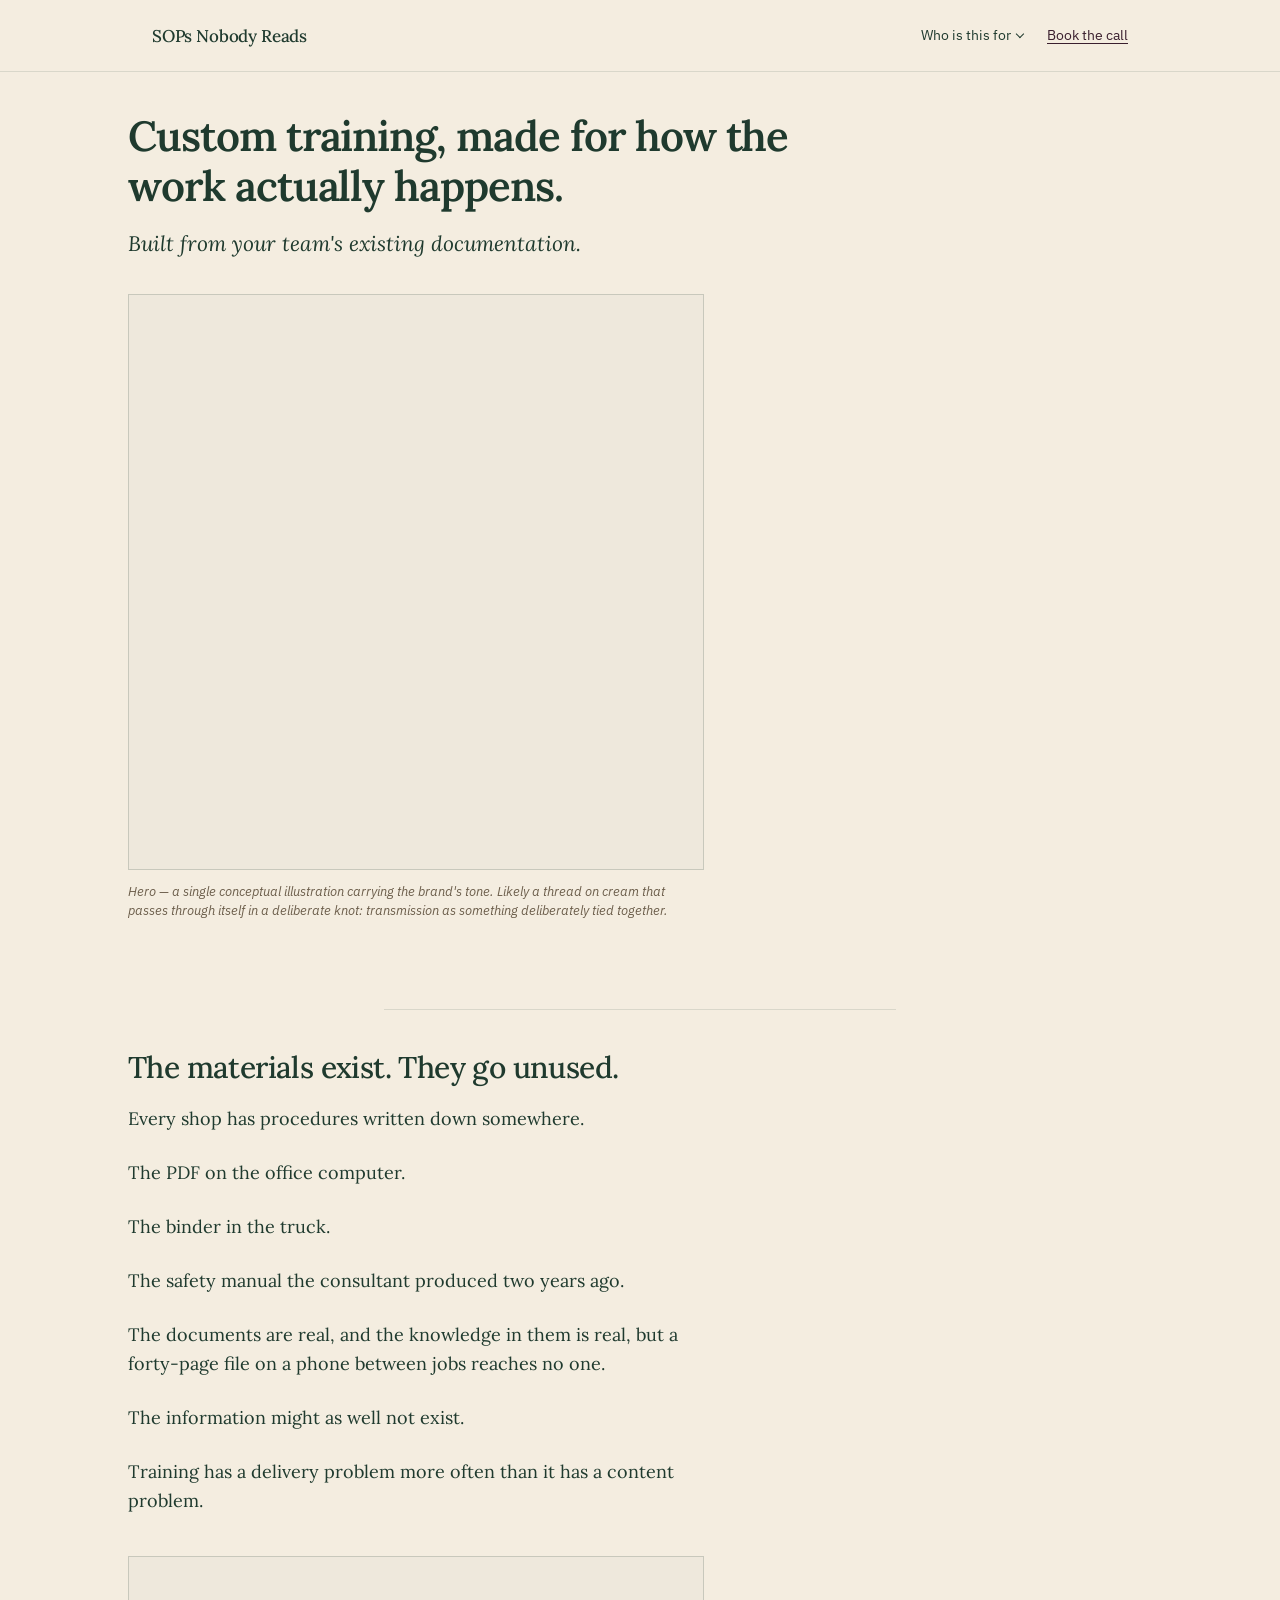
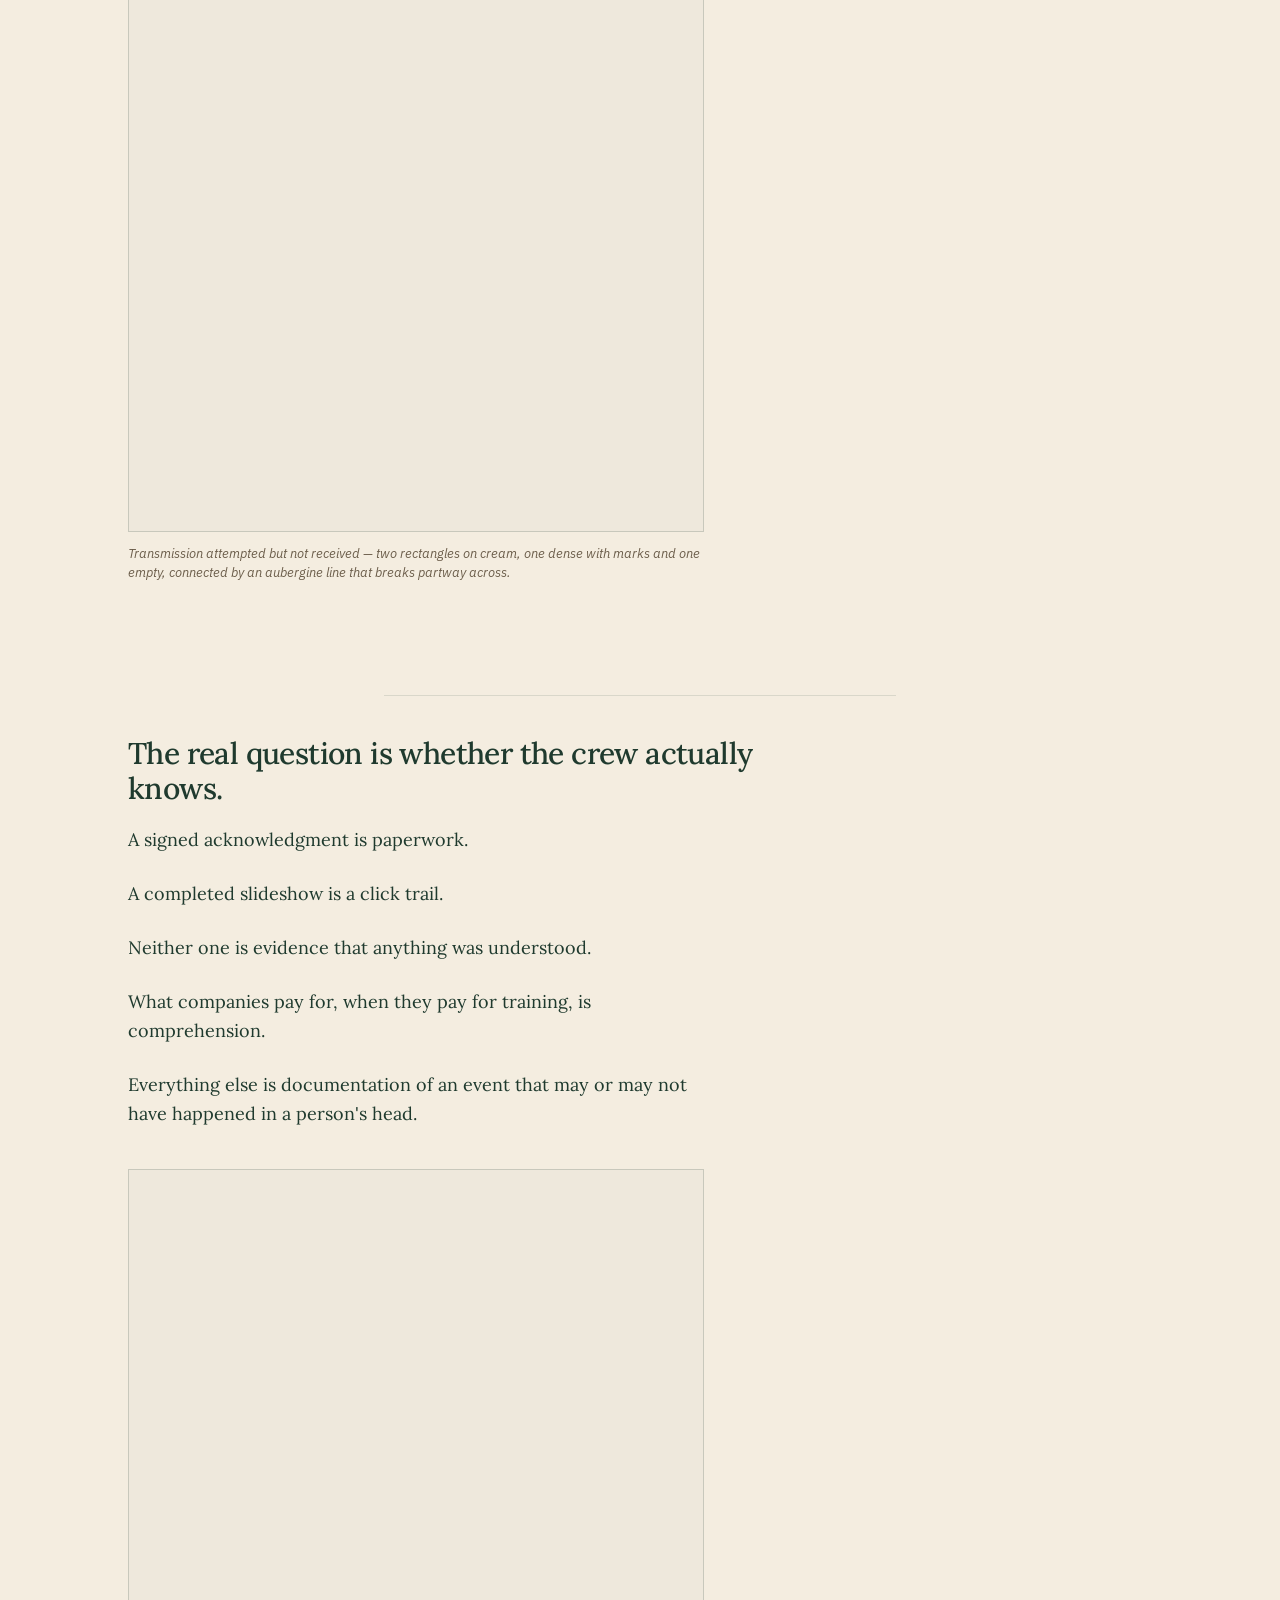
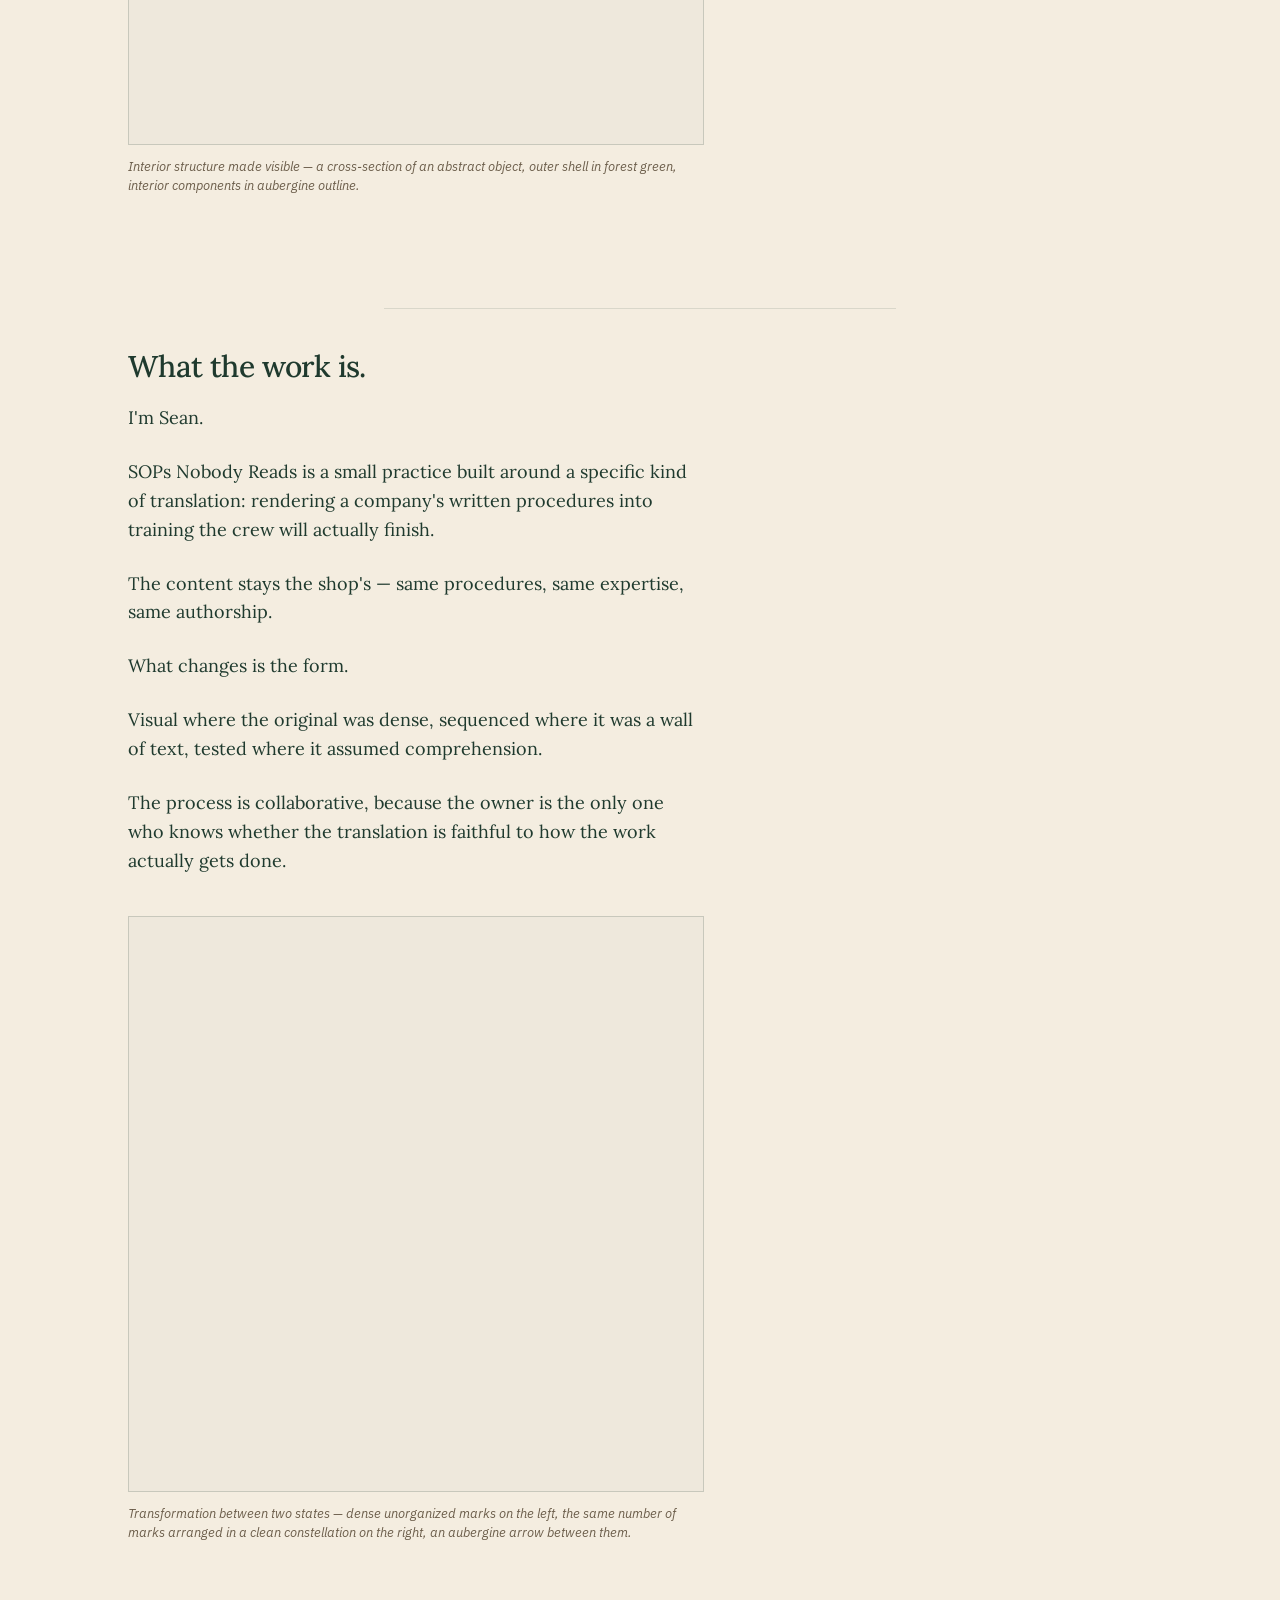
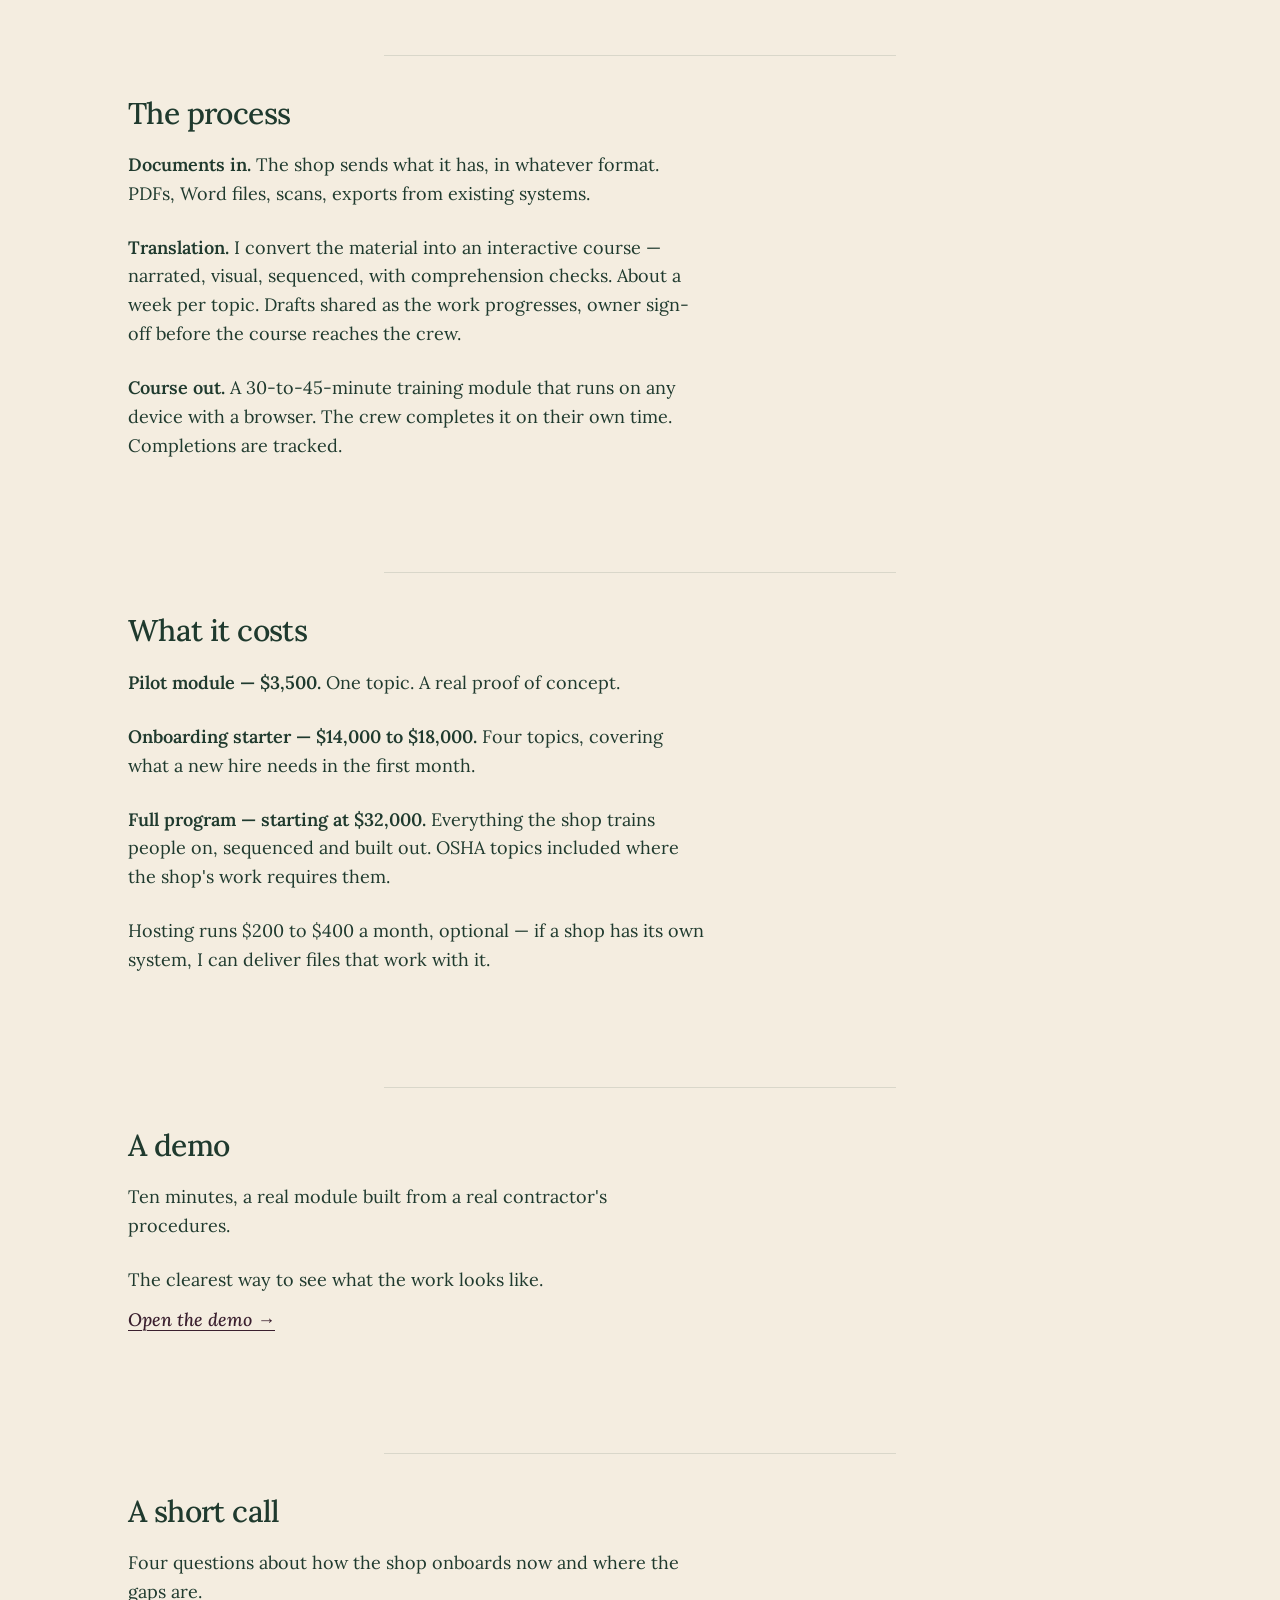
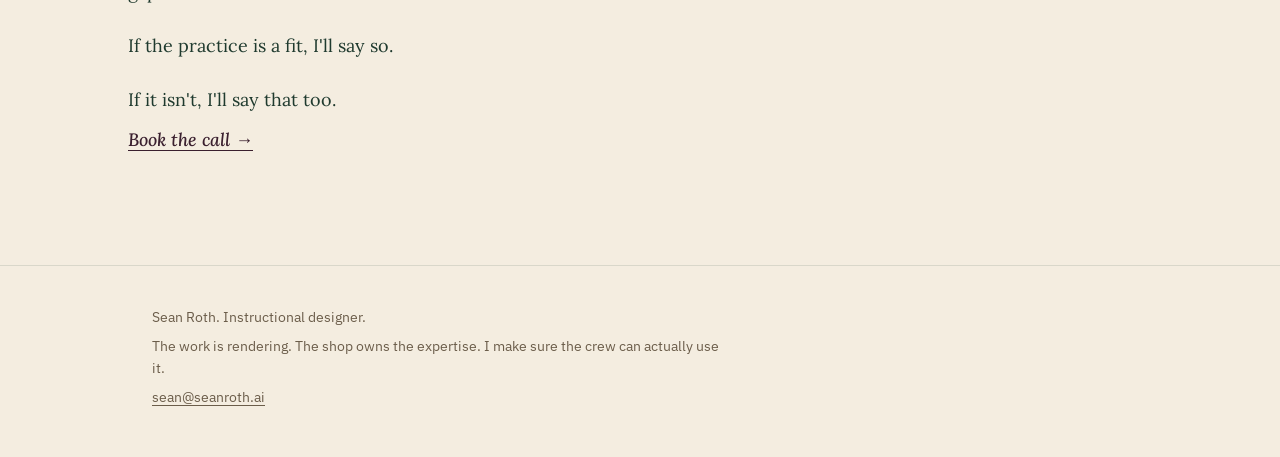
==== index.html @ b0102f31 "Narration treatment for home page; widen hairline to 50%; pricing tweak - Hairline divider widened f" ====
<!DOCTYPE html>
<html lang="en">
<head>
<meta charset="UTF-8">
<meta name="viewport" content="width=device-width, initial-scale=1">
<title>SOPs Nobody Reads</title>
<meta name="description" content="Custom training, made for how the work actually happens. Built from your team's existing documentation.">
<link rel="preconnect" href="https://fonts.googleapis.com">
<link rel="preconnect" href="https://fonts.gstatic.com" crossorigin>
<link rel="stylesheet" href="/styles.css">
</head>
<body>

<header class="nav">
  <div class="page nav-inner">
    <a href="/" class="nav-logo">SOPs Nobody Reads</a>
    <nav class="nav-right">
      <details class="nav-dropdown">
        <summary>Who is this for</summary>
        <ul>
          <li><a href="/for/contractors/">Contractors</a></li>
          <li><a href="/for/property-managers/">Property managers</a></li>
          <li><a href="/for/warehouses/">Warehouses</a></li>
          <li><a href="/for/manufacturers/">Manufacturers</a></li>
        </ul>
      </details>
      <a href="https://calendly.com/contact-sopsnobodyreads/15min" target="_blank" rel="noopener" class="nav-book">Book the call</a>
    </nav>
  </div>
</header>

<main>

<section class="hero page">
  <h1>Custom training, made for how the work actually happens.</h1>
  <p class="hero-sub">Built from your team's existing documentation.</p>

  <figure class="figure">
    <div class="placeholder placeholder--square"></div>
    <figcaption>Hero — a single conceptual illustration carrying the brand's tone. Likely a thread on cream that passes through itself in a deliberate knot: transmission as something deliberately tied together.</figcaption>
  </figure>
</section>

<section class="section page">
  <h2>The materials exist. They go unused.</h2>
  <div class="prose">
    <p>Every shop has procedures written down somewhere.</p>
    <p>The PDF on the office computer.</p>
    <p>The binder in the truck.</p>
    <p>The safety manual the consultant produced two years ago.</p>
    <p>The documents are real, and the knowledge in them is real, but a forty-page file on a phone between jobs reaches no one.</p>
    <p>The information might as well not exist.</p>
    <p>Training has a delivery problem more often than it has a content problem.</p>
  </div>

  <figure class="figure">
    <div class="placeholder placeholder--square"></div>
    <figcaption>Transmission attempted but not received — two rectangles on cream, one dense with marks and one empty, connected by an aubergine line that breaks partway across.</figcaption>
  </figure>
</section>

<section class="section page">
  <h2>The real question is whether the crew actually knows.</h2>
  <div class="prose">
    <p>A signed acknowledgment is paperwork.</p>
    <p>A completed slideshow is a click trail.</p>
    <p>Neither one is evidence that anything was understood.</p>
    <p>What companies pay for, when they pay for training, is comprehension.</p>
    <p>Everything else is documentation of an event that may or may not have happened in a person's head.</p>
  </div>

  <figure class="figure">
    <div class="placeholder placeholder--square"></div>
    <figcaption>Interior structure made visible — a cross-section of an abstract object, outer shell in forest green, interior components in aubergine outline.</figcaption>
  </figure>
</section>

<section class="section page">
  <h2>What the work is.</h2>
  <div class="prose">
    <p>I'm Sean.</p>
    <p>SOPs Nobody Reads is a small practice built around a specific kind of translation: rendering a company's written procedures into training the crew will actually finish.</p>
    <p>The content stays the shop's — same procedures, same expertise, same authorship.</p>
    <p>What changes is the form.</p>
    <p>Visual where the original was dense, sequenced where it was a wall of text, tested where it assumed comprehension.</p>
    <p>The process is collaborative, because the owner is the only one who knows whether the translation is faithful to how the work actually gets done.</p>
  </div>

  <figure class="figure">
    <div class="placeholder placeholder--square"></div>
    <figcaption>Transformation between two states — dense unorganized marks on the left, the same number of marks arranged in a clean constellation on the right, an aubergine arrow between them.</figcaption>
  </figure>
</section>

<section class="section page">
  <h2>The process</h2>
  <div class="prose">
    <p><strong>Documents in.</strong> The shop sends what it has, in whatever format. PDFs, Word files, scans, exports from existing systems.</p>
    <p><strong>Translation.</strong> I convert the material into an interactive course — narrated, visual, sequenced, with comprehension checks. About a week per topic. Drafts shared as the work progresses, owner sign-off before the course reaches the crew.</p>
    <p><strong>Course out.</strong> A 30-to-45-minute training module that runs on any device with a browser. The crew completes it on their own time. Completions are tracked.</p>
  </div>
</section>

<section class="section page">
  <h2>What it costs</h2>
  <div class="prose">
    <p><strong>Pilot module — $3,500.</strong> One topic. A real proof of concept.</p>
    <p><strong>Onboarding starter — $14,000 to $18,000.</strong> Four topics, covering what a new hire needs in the first month.</p>
    <p><strong>Full program — starting at $32,000.</strong> Everything the shop trains people on, sequenced and built out. OSHA topics included where the shop's work requires them.</p>
    <p>Hosting runs $200 to $400 a month, optional — if a shop has its own system, I can deliver files that work with it.</p>
  </div>
</section>

<section class="section page">
  <h2>A demo</h2>
  <div class="prose">
    <p>Ten minutes, a real module built from a real contractor's procedures.</p>
    <p>The clearest way to see what the work looks like.</p>
  </div>
  <a href="/demo" class="cta-link">Open the demo →</a>
</section>

<section class="section page">
  <h2>A short call</h2>
  <div class="prose">
    <p>Four questions about how the shop onboards now and where the gaps are.</p>
    <p>If the practice is a fit, I'll say so.</p>
    <p>If it isn't, I'll say that too.</p>
  </div>
  <a href="https://calendly.com/contact-sopsnobodyreads/15min" target="_blank" rel="noopener" class="cta-link">Book the call →</a>
</section>

</main>

<footer class="site-footer">
  <div class="page">
    <p>Sean Roth. Instructional designer.</p>
    <p>The work is rendering. The shop owns the expertise. I make sure the crew can actually use it.</p>
    <p><a href="mailto:sean@seanroth.ai">sean@seanroth.ai</a></p>
  </div>
</footer>

</body>
</html>
---- styles.css ----
/* SOPs Nobody Reads
 * Lora for display and body; IBM Plex Sans for utility.
 * Forest green ink on warm cream; aubergine accent; warm gray utility.
 */

@import url('https://fonts.googleapis.com/css2?family=Lora:ital,wght@0,400;0,500;0,600;1,400&family=IBM+Plex+Sans:wght@400&display=swap');

*, *::before, *::after {
  box-sizing: border-box;
  margin: 0;
  padding: 0;
}

html {
  -webkit-font-smoothing: antialiased;
  -moz-osx-font-smoothing: grayscale;
  scroll-behavior: smooth;
  font-size: 16px;
}

:root {
  --ink: #1f3a2e;          /* Forest green */
  --bg: #f4ede0;           /* Warm cream */
  --accent: #3a1f2e;       /* Dark aubergine */
  --utility: #6b5d4a;      /* Warm gray */
  --rule: rgba(31, 58, 46, 0.12);

  --serif: 'Lora', Georgia, 'Times New Roman', serif;
  --sans: 'IBM Plex Sans', system-ui, -apple-system, sans-serif;

  --measure: 36rem;        /* ~576px reading column */
  --page-max: 64rem;       /* 1024px page max */
  --gutter: 1.5rem;
}

body {
  font-family: var(--serif);
  font-size: 1.0625rem;    /* 17px */
  line-height: 1.65;
  color: var(--ink);
  background: var(--bg);
  font-feature-settings: "kern", "liga";
  min-height: 100vh;
  display: flex;
  flex-direction: column;
}

main { flex: 1; }

/* ---- Typography ---- */
h1, h2, h3 {
  font-weight: 500;
  line-height: 1.18;
  color: var(--ink);
}

h1 {
  font-size: clamp(1.875rem, 2vw + 1.25rem, 2.625rem); /* 30 → 42px */
  font-weight: 600;
  letter-spacing: -0.025em;
}

h2 {
  font-size: clamp(1.375rem, 1.5vw + 1rem, 1.875rem);  /* 22 → 30px */
  letter-spacing: -0.02em;
}

h3 {
  font-size: clamp(1.125rem, 0.5vw + 1rem, 1.25rem);
  letter-spacing: -0.01em;
}

p { margin-bottom: 1em; }
p:last-child { margin-bottom: 0; }

strong { font-weight: 600; }
em { font-style: italic; }

a {
  color: var(--accent);
  text-decoration: underline;
  text-decoration-thickness: 1px;
  text-underline-offset: 3px;
  transition: text-decoration-thickness 0.1s ease;
}

a:hover { text-decoration-thickness: 2px; }

/* ---- Page layout ---- */
.page {
  max-width: var(--page-max);
  margin: 0 auto;
  padding: 0 var(--gutter);
  width: 100%;
}

/* ---- Nav ---- */
.nav {
  padding: 1.25rem 0;
  border-bottom: 1px solid var(--rule);
}

.nav-inner {
  display: flex;
  justify-content: space-between;
  align-items: center;
  gap: 1.25rem;
}

.nav-logo {
  font-family: var(--serif);
  font-size: 1.0625rem;
  font-weight: 500;
  color: var(--ink);
  text-decoration: none;
  letter-spacing: -0.01em;
  white-space: nowrap;
}

.nav-logo:hover {
  text-decoration: none;
  color: var(--ink);
}

.nav-right {
  display: flex;
  align-items: center;
  gap: 1.5rem;
}

/* Dropdown via <details> */
.nav-dropdown {
  position: relative;
}

.nav-dropdown summary {
  cursor: pointer;
  list-style: none;
  font-family: var(--sans);
  font-size: 0.875rem;
  color: var(--ink);
  user-select: none;
  display: inline-flex;
  align-items: center;
  gap: 0.45em;
  padding: 0.25rem 0;
  white-space: nowrap;
}

.nav-dropdown summary::-webkit-details-marker { display: none; }
.nav-dropdown summary::marker { content: ''; }

.nav-dropdown summary::after {
  content: '';
  display: inline-block;
  width: 0.42em;
  height: 0.42em;
  border-right: 1px solid currentColor;
  border-bottom: 1px solid currentColor;
  transform: rotate(45deg) translate(-0.1em, -0.1em);
  transition: transform 0.15s ease;
}

.nav-dropdown[open] summary::after {
  transform: rotate(-135deg) translate(0.05em, 0.05em);
}

.nav-dropdown ul {
  list-style: none;
  position: absolute;
  top: calc(100% + 0.6rem);
  right: 0;
  background: var(--bg);
  border: 1px solid var(--rule);
  min-width: 13rem;
  padding: 0.4rem 0;
  z-index: 20;
}

.nav-dropdown ul li a {
  display: block;
  padding: 0.55rem 1rem;
  font-family: var(--sans);
  font-size: 0.875rem;
  color: var(--ink);
  text-decoration: none;
}

.nav-dropdown ul li a:hover {
  background: rgba(31, 58, 46, 0.05);
  color: var(--accent);
}

.nav-book {
  font-family: var(--sans);
  font-size: 0.875rem;
  color: var(--accent);
  white-space: nowrap;
}

/* ---- Hero (homepage) ---- */
.hero {
  padding: 2.5rem 0 2rem;
}

.hero h1 {
  max-width: 17em;
  margin-bottom: 1rem;
}

.hero-sub {
  font-family: var(--serif);
  font-size: clamp(1.125rem, 1vw + 0.875rem, 1.3125rem);
  font-style: italic;
  color: var(--ink);
  max-width: 26em;
  font-weight: 400;
}

/* ---- Sections ---- */
.section {
  padding: 3.5rem 0;
}

.section h2 {
  margin-bottom: 1.25rem;
  max-width: 22em;
}

.prose {
  max-width: var(--measure);
}

.prose p + p { margin-top: 1em; }

/* ---- Figure / image placeholders ---- */
.figure {
  margin: 2rem 0 0;
  max-width: var(--measure);
}

.section .figure {
  margin-top: 2.5rem;
}

.placeholder {
  width: 100%;
  background: rgba(31, 58, 46, 0.025);
  border: 1px solid rgba(31, 58, 46, 0.18);
  position: relative;
}

.placeholder--landscape { aspect-ratio: 3 / 2; }
.placeholder--square { aspect-ratio: 1 / 1; }

figcaption {
  font-family: var(--sans);
  font-size: 0.8125rem;
  font-style: italic;
  color: var(--utility);
  margin-top: 0.75rem;
  line-height: 1.5;
  max-width: var(--measure);
}

/* ---- CTA inline link ---- */
.cta-link {
  display: inline-block;
  font-family: var(--serif);
  font-size: 1.125rem;
  font-style: italic;
  font-weight: 500;
  color: var(--accent);
  text-decoration: underline;
  text-decoration-thickness: 1px;
  text-underline-offset: 4px;
  padding: 0.35em 0;
  margin-top: 0.25rem;
}

.cta-link:hover { text-decoration-thickness: 2px; }

/* ---- Footer ---- */
.site-footer {
  border-top: 1px solid var(--rule);
  padding: 2.5rem 0 3rem;
  margin-top: 3rem;
}

.site-footer p {
  font-family: var(--sans);
  font-size: 0.875rem;
  color: var(--utility);
  line-height: 1.6;
  max-width: var(--measure);
  margin-bottom: 0.4rem;
}

.site-footer p:last-child { margin-bottom: 0; }

.site-footer a {
  color: var(--utility);
  text-decoration-thickness: 1px;
}

.site-footer a:hover { color: var(--accent); }

/* ---- Segment-page specifics ---- */
.segment-hero {
  padding: 2.5rem 0 3rem;
}

.segment-hero h1 {
  max-width: 17em;
  margin-bottom: 1rem;
}

.segment-hero .hero-sub {
  margin-bottom: 1.5rem;
}

.segment-hero .scroll-cue {
  font-family: var(--sans);
  font-size: 0.8125rem;
  color: var(--utility);
  text-decoration: none;
  display: inline-block;
  margin-top: 1.25rem;
}

.segment-hero .scroll-cue:hover { color: var(--accent); }

.scene {
  padding: 2.25rem 0;
}

.scene .figure {
  margin: 2.5rem 0 0;
}

.scene .prose,
.section .prose {
  font-size: 1.125rem;
  line-height: 1.6;
}

/* Narration: each beat sits on its own line, with breathing room */
.scene .prose p + p,
.section .prose p + p { margin-top: 1.4em; }

/* Half-page hairline divider between consecutive sections and scenes */
.scene + .scene::before,
.scene + .closing::before,
.hero + .section::before,
.section + .section::before {
  content: '';
  display: block;
  width: 50%;
  height: 1px;
  background: var(--rule);
  margin: 0 auto 2.5rem;
}

.closing {
  padding: 3.5rem 0 1.5rem;
}

.closing h2 {
  margin-bottom: 1.25rem;
  max-width: 22em;
}

.closing .prose {
  margin-bottom: 1.5rem;
}

/* ---- Mobile ---- */
@media (max-width: 640px) {
  :root {
    --gutter: 1.25rem;
  }

  body { font-size: 1rem; }

  .nav { padding: 1rem 0; }
  .nav-right { gap: 1.25rem; }
  .nav-logo { font-size: 0.9375rem; }

  .hero { padding: 2.5rem 0 1.5rem; }
  .section { padding: 2.5rem 0; }
  .segment-hero { padding: 2.5rem 0 2rem; }
  .scene { padding: 1.75rem 0; }
  .closing { padding: 2.5rem 0 1rem; }

  .scene .prose,
  .section .prose { font-size: 1.0625rem; }

  .site-footer { padding: 2rem 0 2.5rem; margin-top: 2rem; }
}

@media (max-width: 460px) {
  .nav-book { display: none; }
}
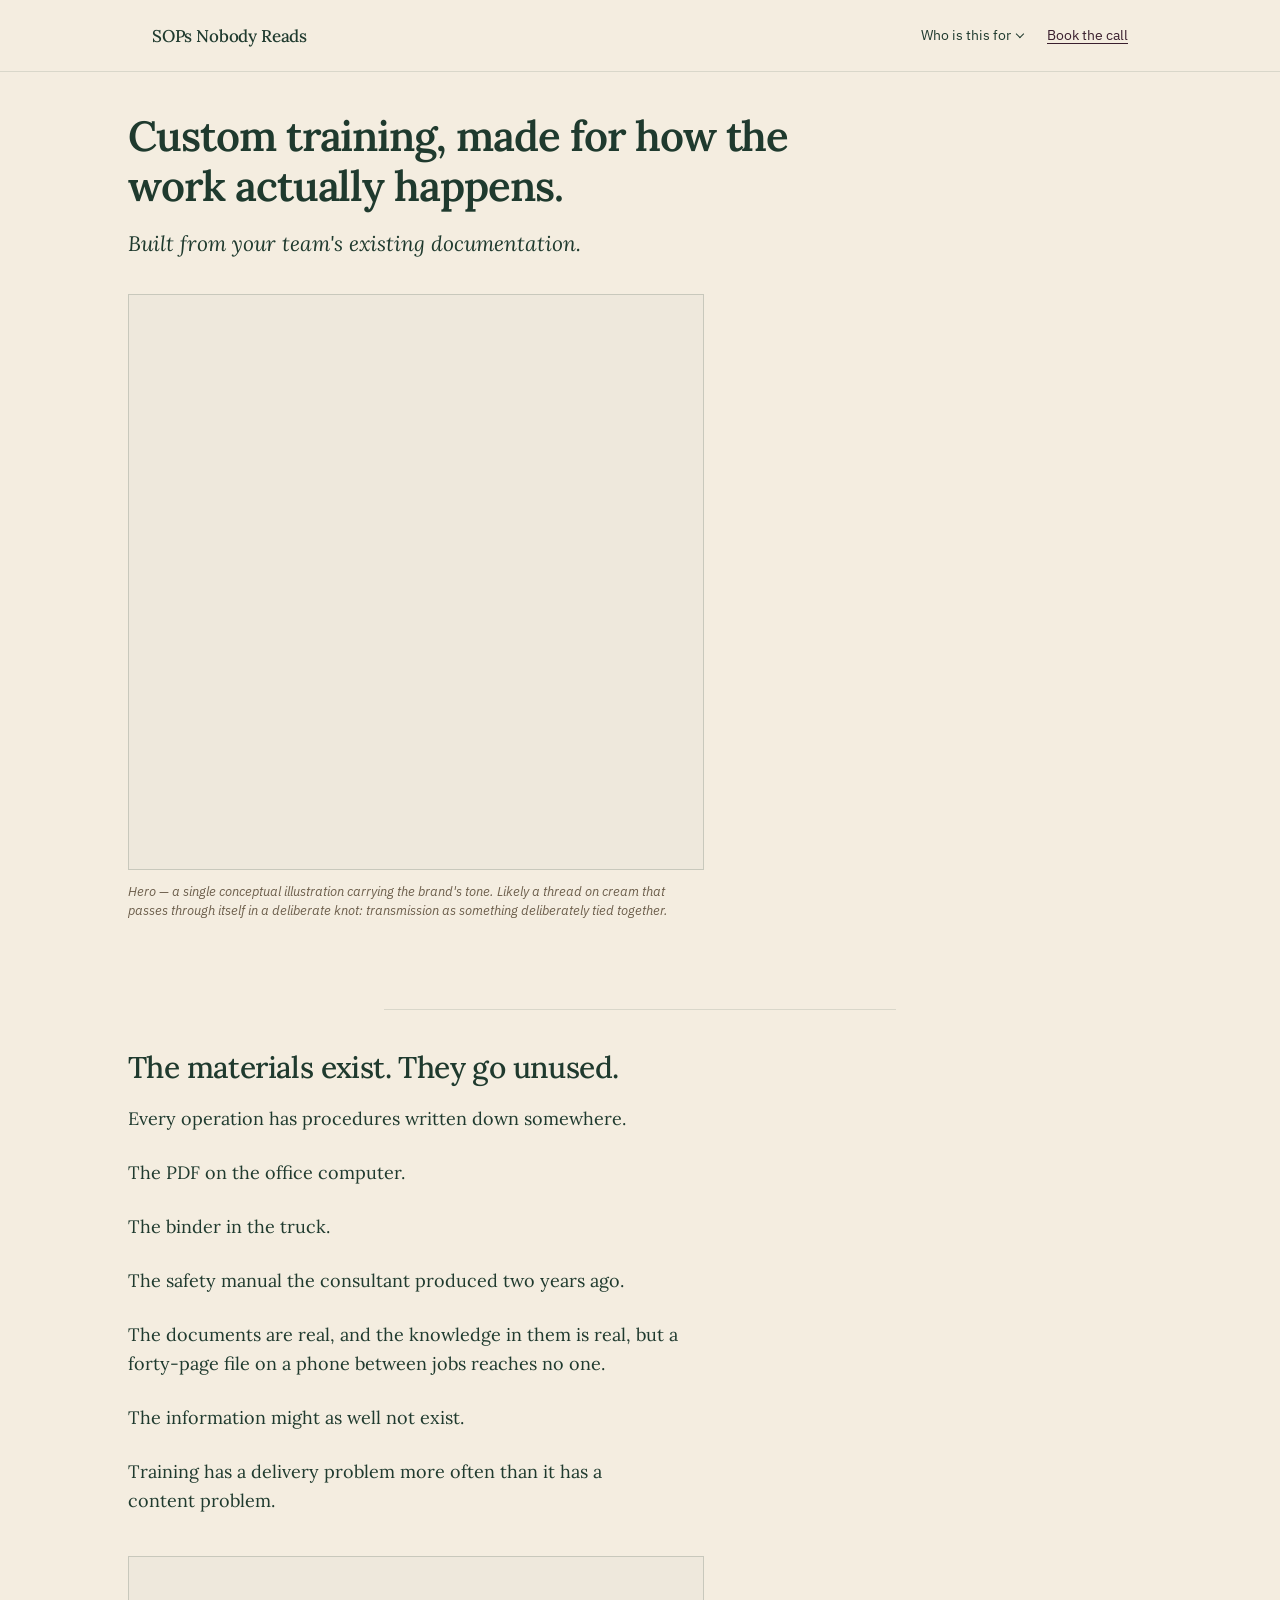
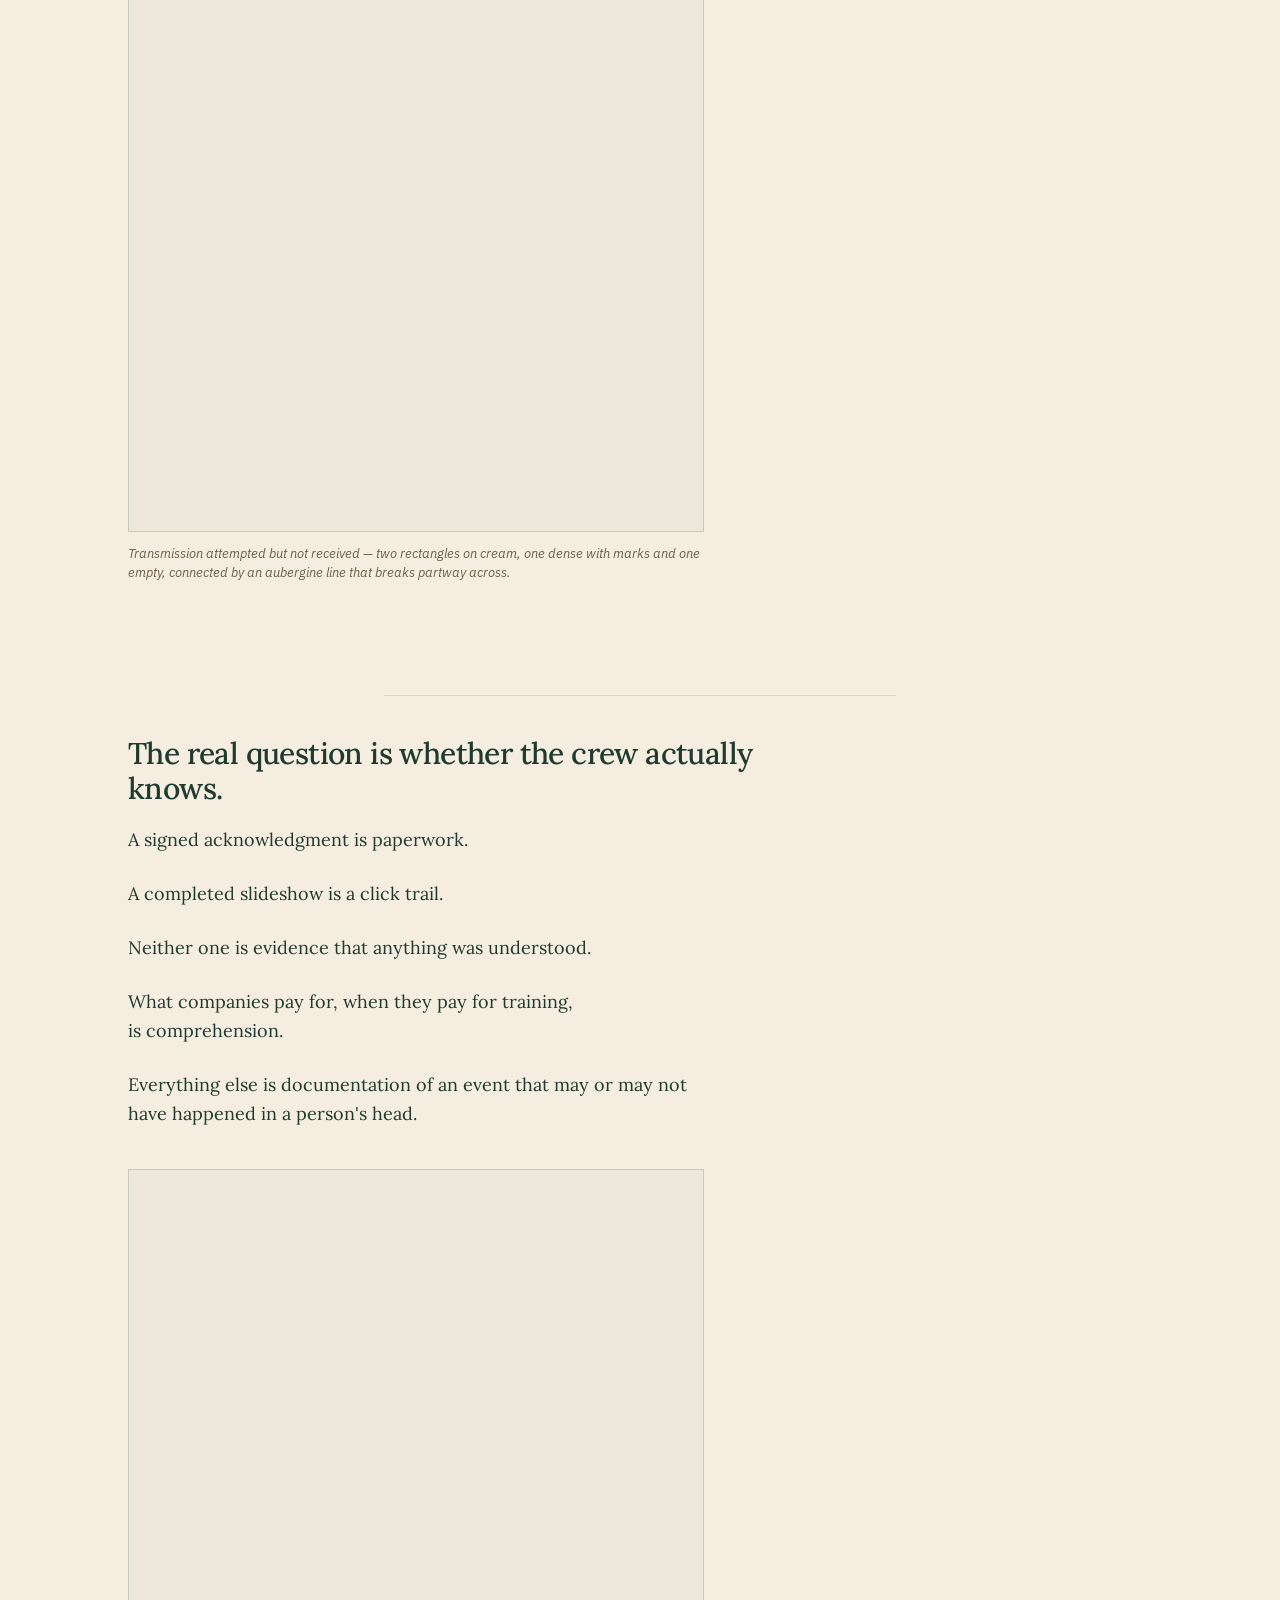
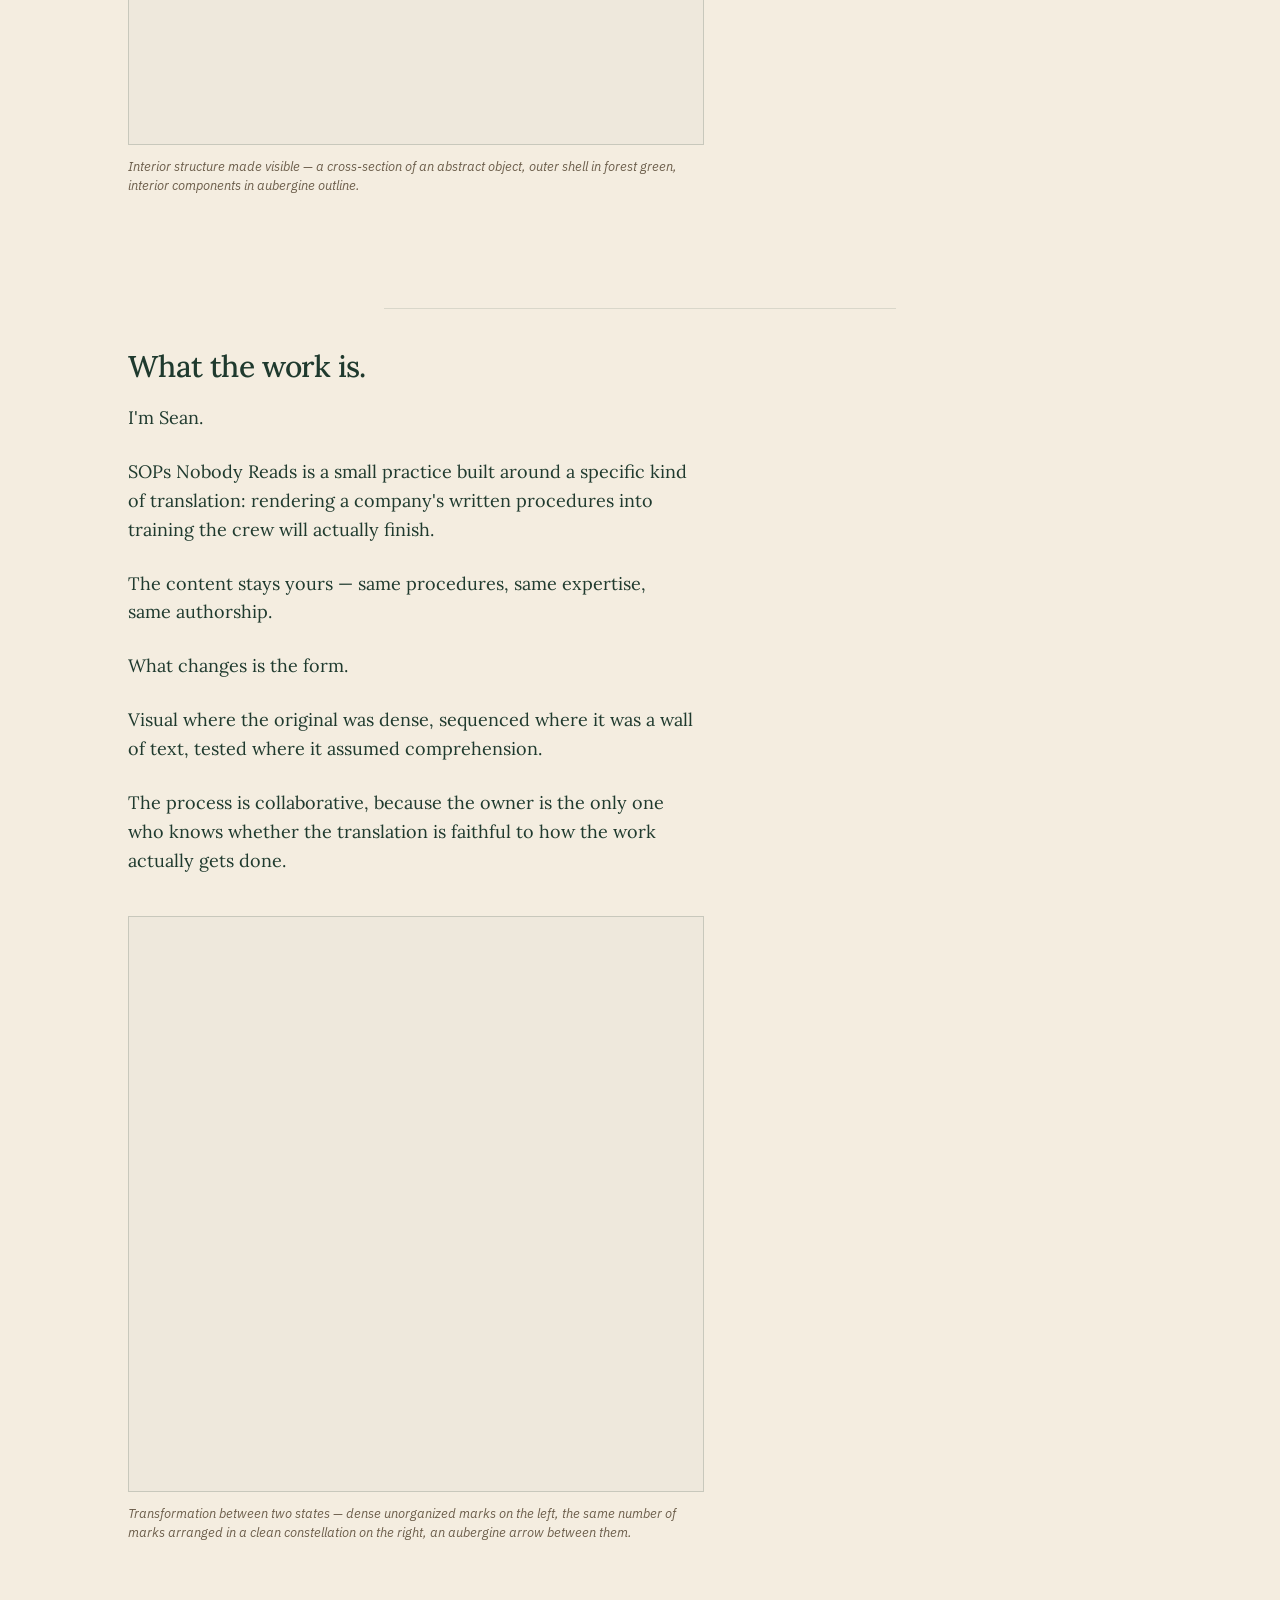
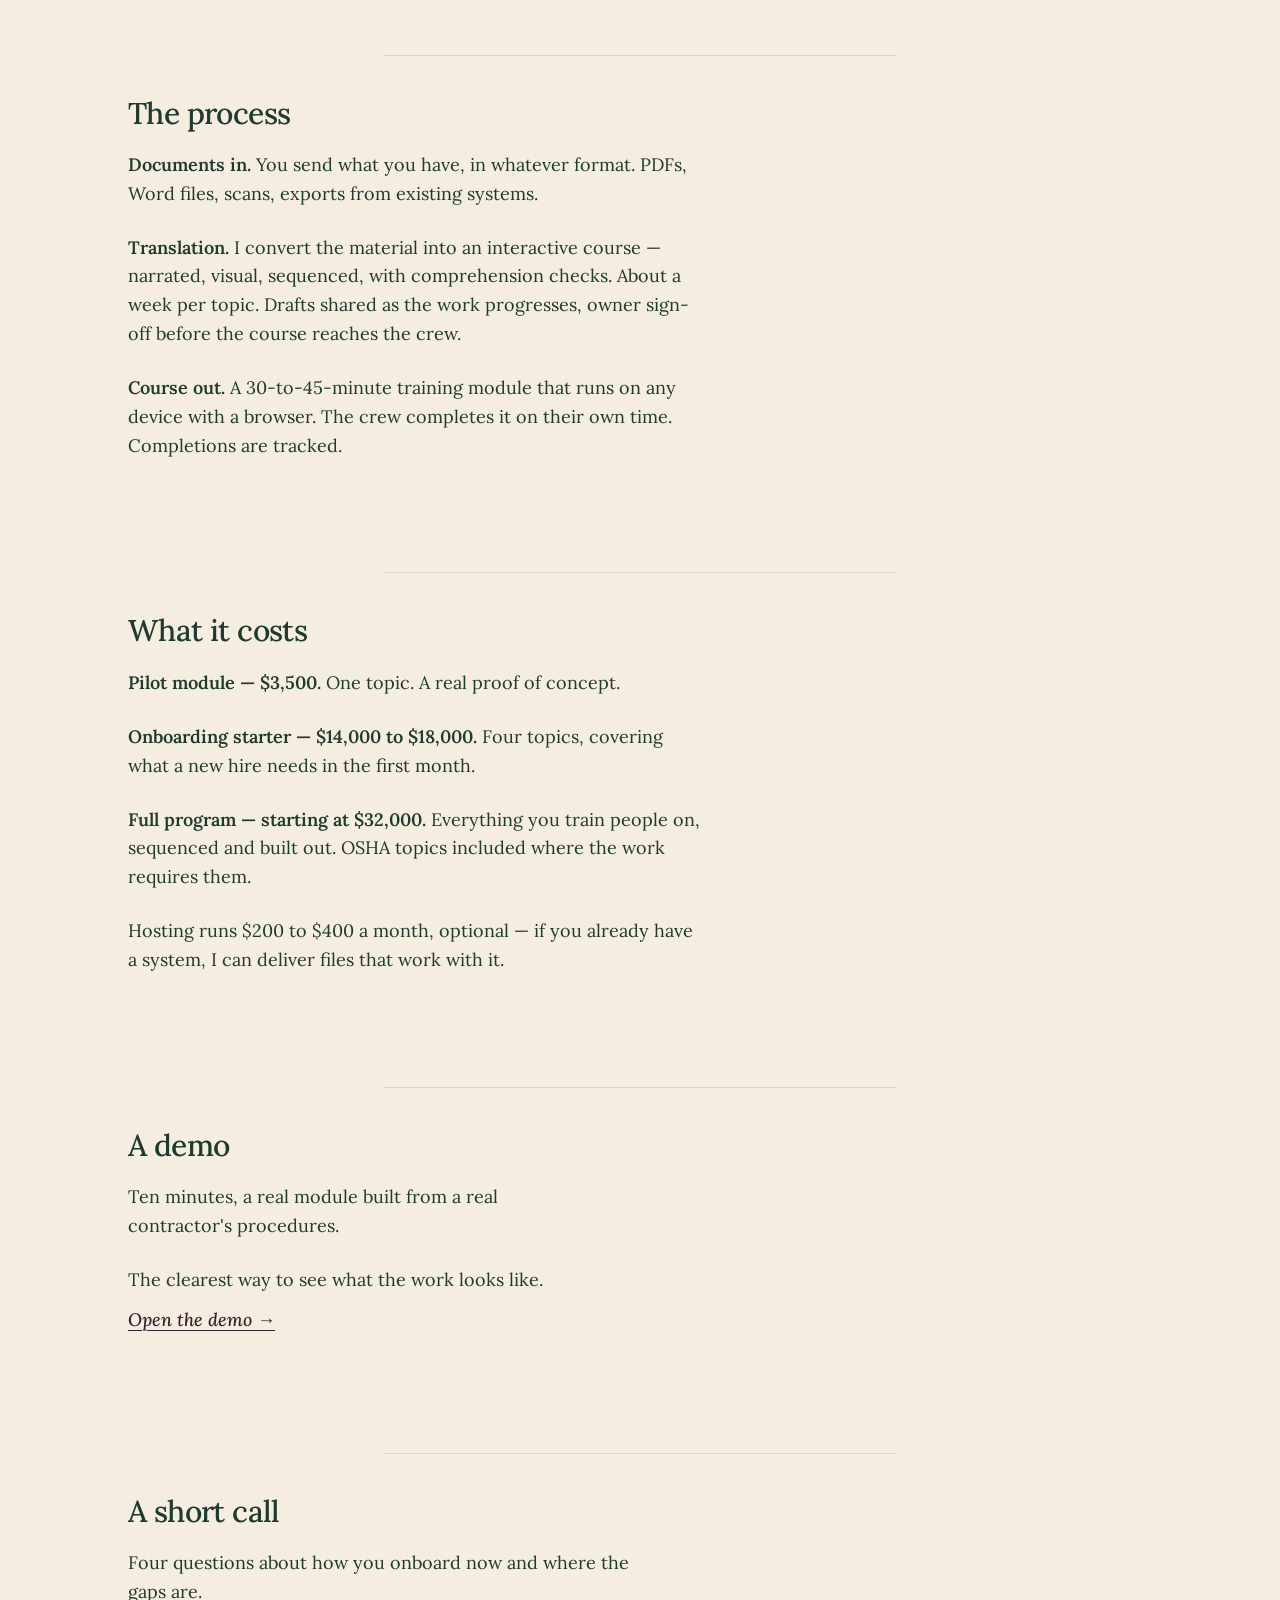
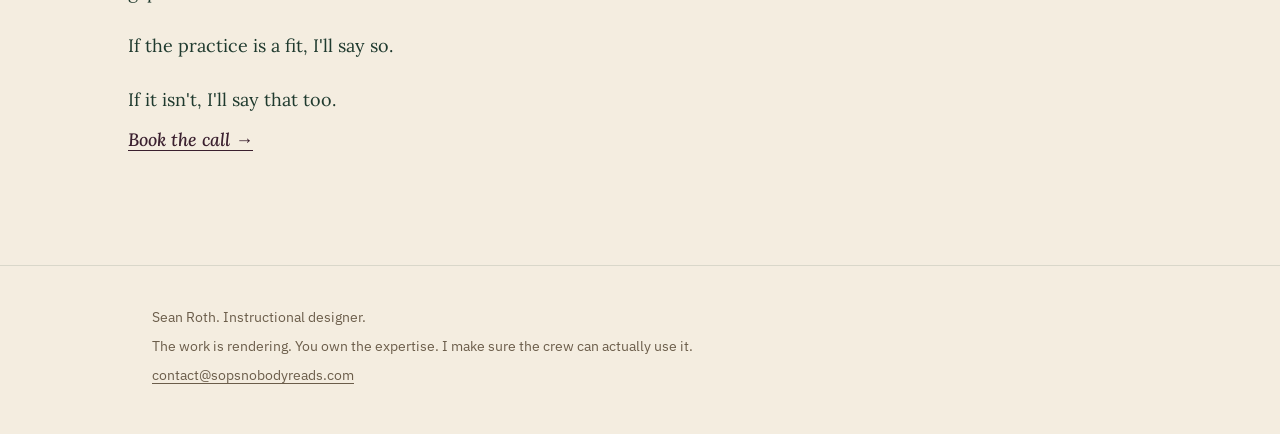
==== commit a6ae2979: "De-shop the home page; new footer email; orphan-word fix via text-wrap: pretty - Home page: removed " ====
--- a/index.html
+++ b/index.html
@@ -44,7 +44,7 @@
 <section class="section page">
   <h2>The materials exist. They go unused.</h2>
   <div class="prose">
-    <p>Every shop has procedures written down somewhere.</p>
+    <p>Every operation has procedures written down somewhere.</p>
     <p>The PDF on the office computer.</p>
     <p>The binder in the truck.</p>
     <p>The safety manual the consultant produced two years ago.</p>
@@ -80,7 +80,7 @@
   <div class="prose">
     <p>I'm Sean.</p>
     <p>SOPs Nobody Reads is a small practice built around a specific kind of translation: rendering a company's written procedures into training the crew will actually finish.</p>
-    <p>The content stays the shop's — same procedures, same expertise, same authorship.</p>
+    <p>The content stays yours — same procedures, same expertise, same authorship.</p>
     <p>What changes is the form.</p>
     <p>Visual where the original was dense, sequenced where it was a wall of text, tested where it assumed comprehension.</p>
     <p>The process is collaborative, because the owner is the only one who knows whether the translation is faithful to how the work actually gets done.</p>
@@ -95,7 +95,7 @@
 <section class="section page">
   <h2>The process</h2>
   <div class="prose">
-    <p><strong>Documents in.</strong> The shop sends what it has, in whatever format. PDFs, Word files, scans, exports from existing systems.</p>
+    <p><strong>Documents in.</strong> You send what you have, in whatever format. PDFs, Word files, scans, exports from existing systems.</p>
     <p><strong>Translation.</strong> I convert the material into an interactive course — narrated, visual, sequenced, with comprehension checks. About a week per topic. Drafts shared as the work progresses, owner sign-off before the course reaches the crew.</p>
     <p><strong>Course out.</strong> A 30-to-45-minute training module that runs on any device with a browser. The crew completes it on their own time. Completions are tracked.</p>
   </div>
@@ -106,8 +106,8 @@
   <div class="prose">
     <p><strong>Pilot module — $3,500.</strong> One topic. A real proof of concept.</p>
     <p><strong>Onboarding starter — $14,000 to $18,000.</strong> Four topics, covering what a new hire needs in the first month.</p>
-    <p><strong>Full program — starting at $32,000.</strong> Everything the shop trains people on, sequenced and built out. OSHA topics included where the shop's work requires them.</p>
-    <p>Hosting runs $200 to $400 a month, optional — if a shop has its own system, I can deliver files that work with it.</p>
+    <p><strong>Full program — starting at $32,000.</strong> Everything you train people on, sequenced and built out. OSHA topics included where the work requires them.</p>
+    <p>Hosting runs $200 to $400 a month, optional — if you already have a system, I can deliver files that work with it.</p>
   </div>
 </section>
 
@@ -123,7 +123,7 @@
 <section class="section page">
   <h2>A short call</h2>
   <div class="prose">
-    <p>Four questions about how the shop onboards now and where the gaps are.</p>
+    <p>Four questions about how you onboard now and where the gaps are.</p>
     <p>If the practice is a fit, I'll say so.</p>
     <p>If it isn't, I'll say that too.</p>
   </div>
@@ -135,8 +135,8 @@
 <footer class="site-footer">
   <div class="page">
     <p>Sean Roth. Instructional designer.</p>
-    <p>The work is rendering. The shop owns the expertise. I make sure the crew can actually use it.</p>
-    <p><a href="mailto:sean@seanroth.ai">sean@seanroth.ai</a></p>
+    <p>The work is rendering. You own the expertise. I make sure the crew can actually use it.</p>
+    <p><a href="mailto:contact@sopsnobodyreads.com">contact@sopsnobodyreads.com</a></p>
   </div>
 </footer>
 
--- a/styles.css
+++ b/styles.css
@@ -229,6 +229,10 @@
 
 .prose {
   max-width: var(--measure);
+}
+
+.prose p {
+  text-wrap: pretty;
 }
 
 .prose p + p { margin-top: 1em; }
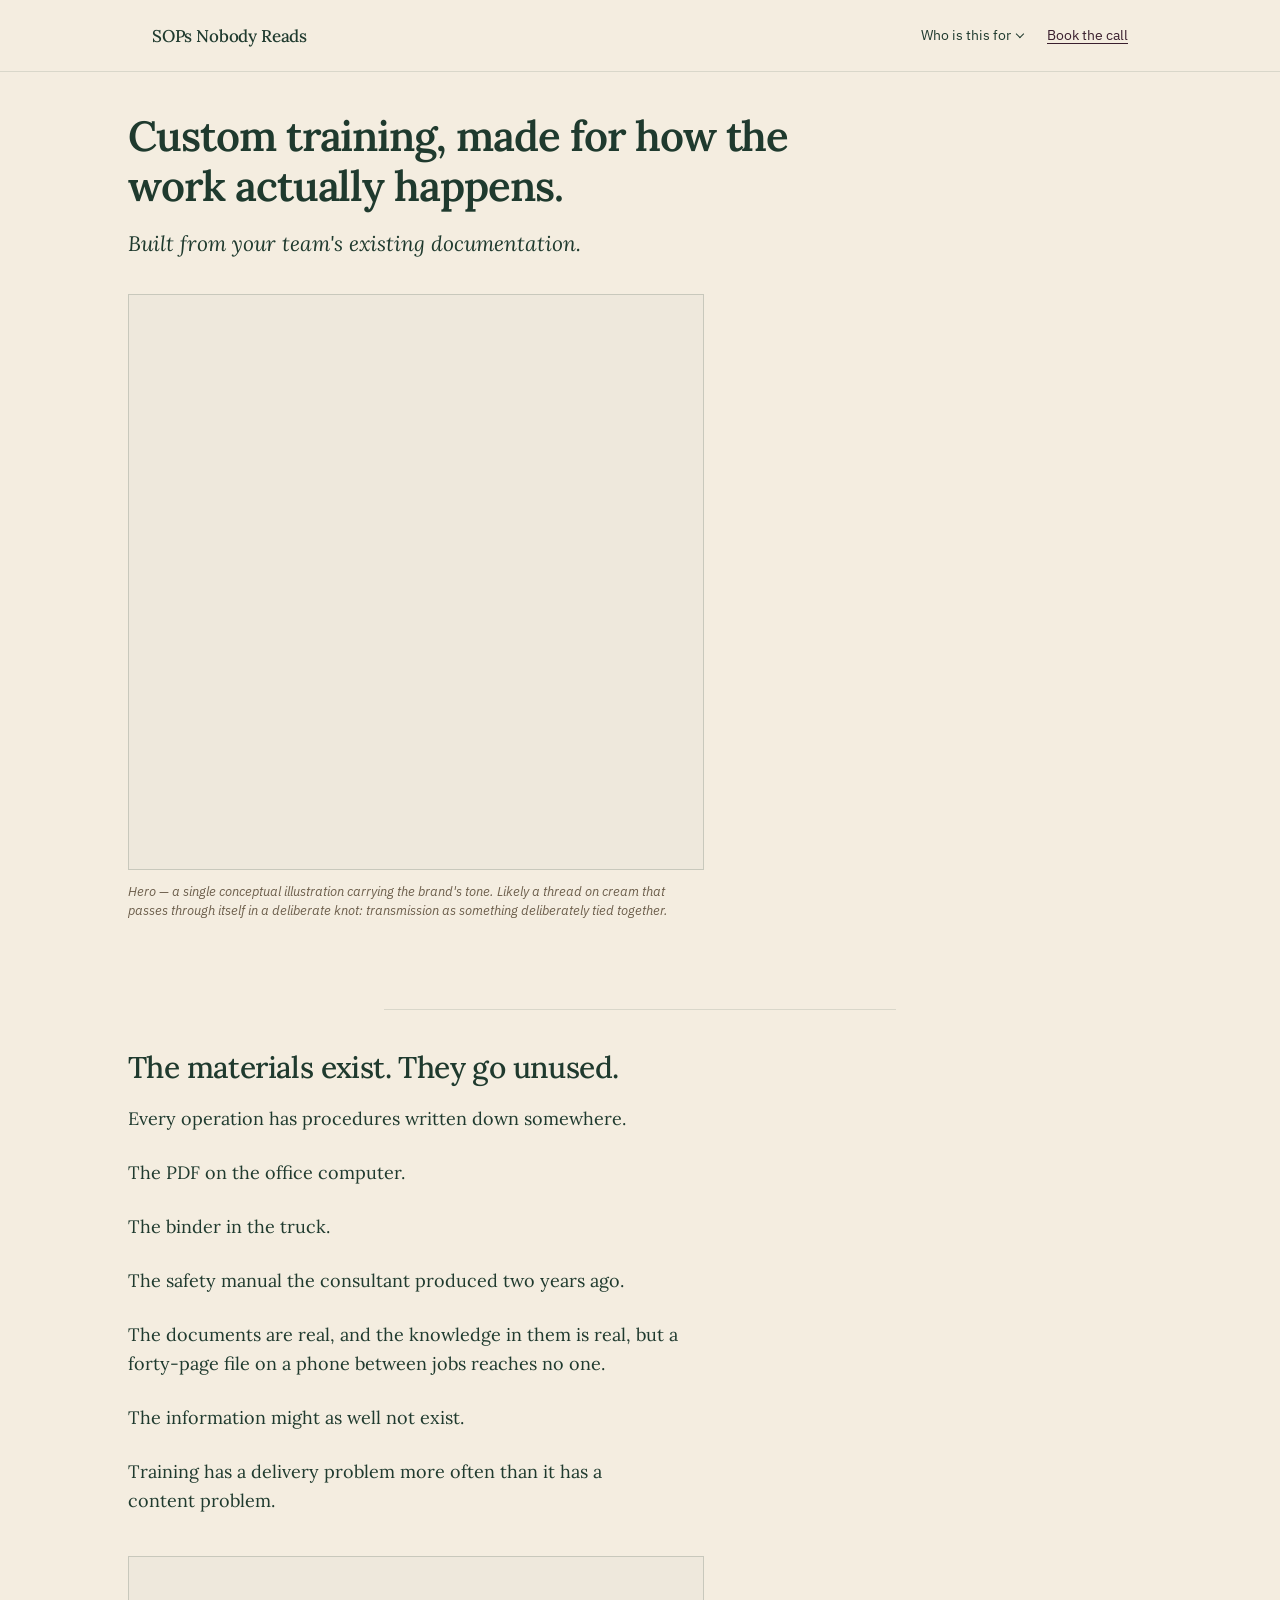
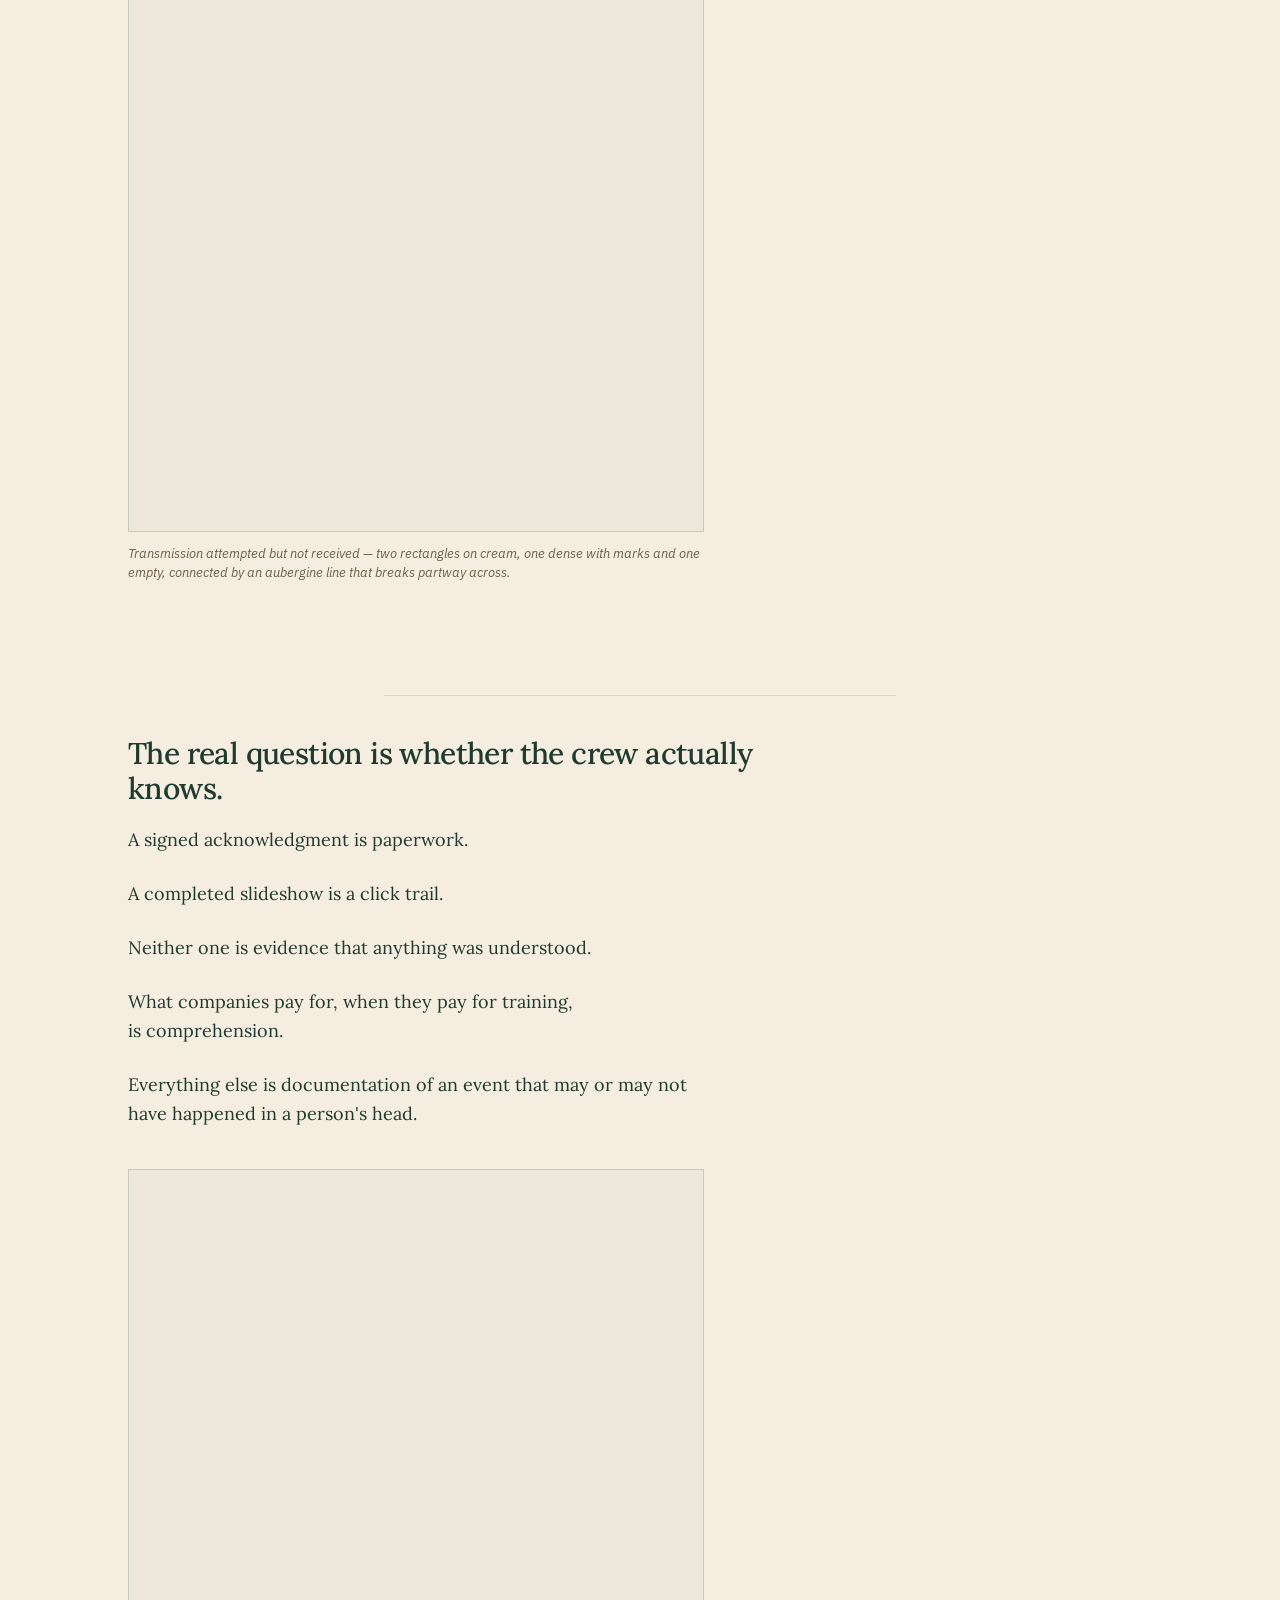
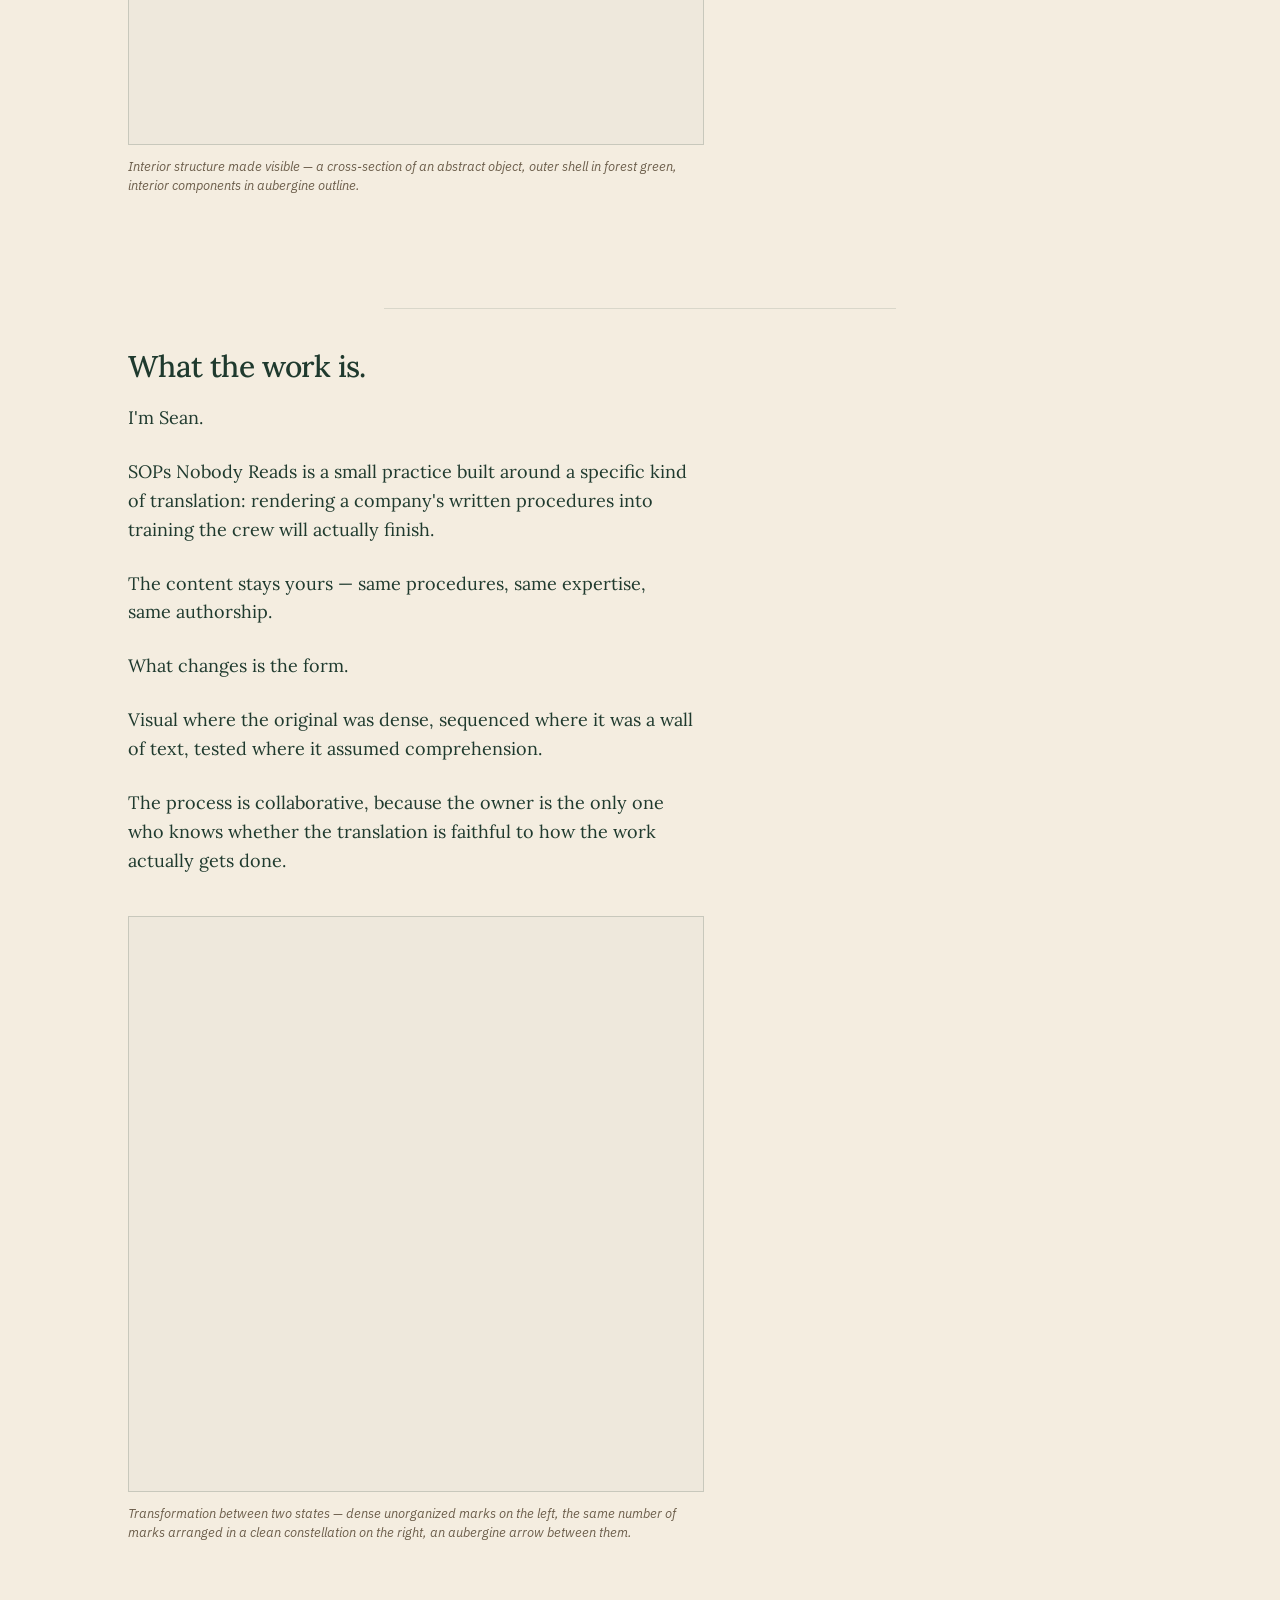
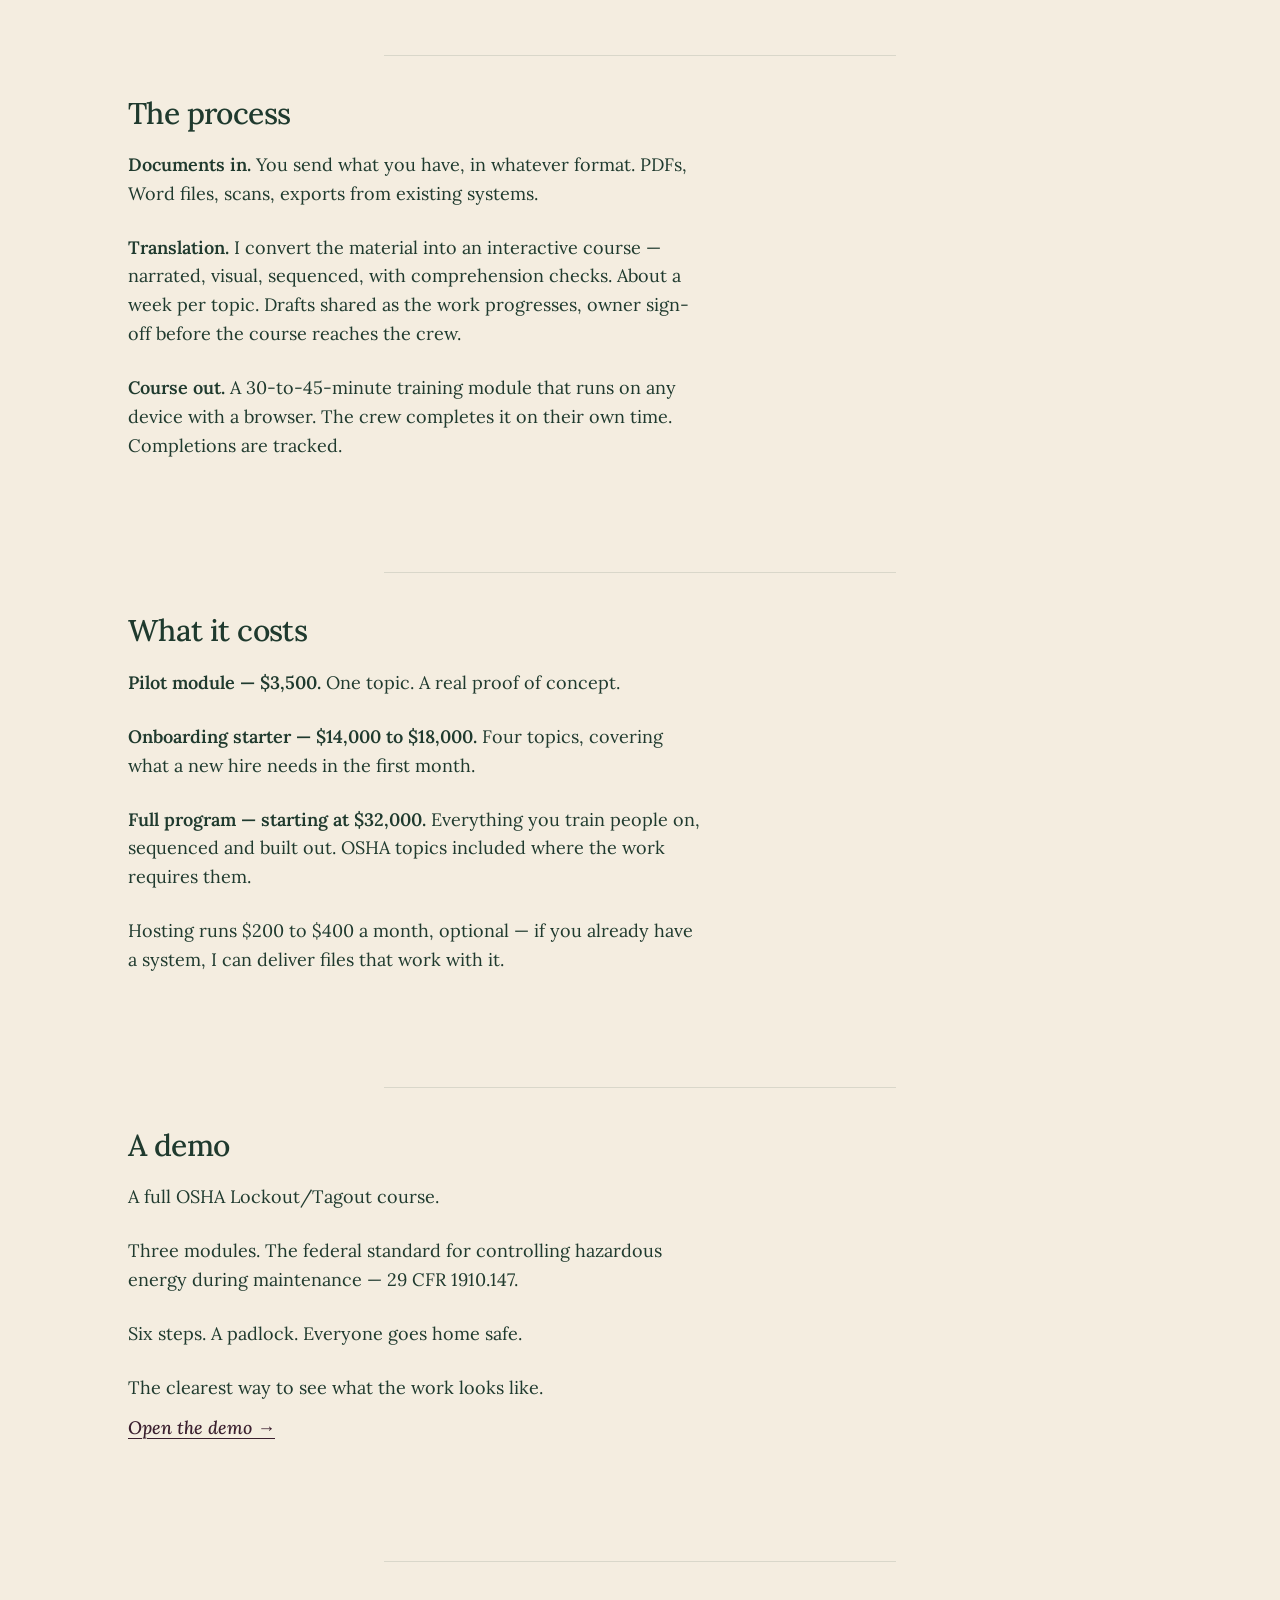
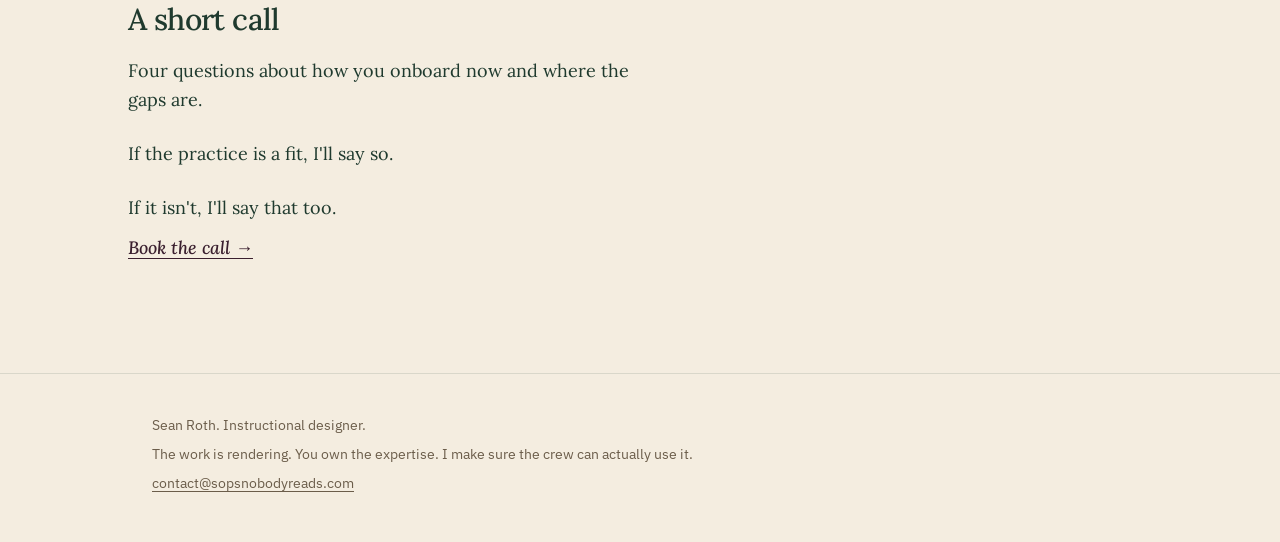
==== commit aa698679: "Rewrite the demo section: lead with the standard, not "ten minutes" The old description undersold th" ====
--- a/index.html
+++ b/index.html
@@ -114,7 +114,9 @@
 <section class="section page">
   <h2>A demo</h2>
   <div class="prose">
-    <p>Ten minutes, a real module built from a real contractor's procedures.</p>
+    <p>A full OSHA Lockout/Tagout course.</p>
+    <p>Three modules. The federal standard for controlling hazardous energy during maintenance — 29 CFR 1910.147.</p>
+    <p>Six steps. A padlock. Everyone goes home safe.</p>
     <p>The clearest way to see what the work looks like.</p>
   </div>
   <a href="/demo" class="cta-link">Open the demo →</a>
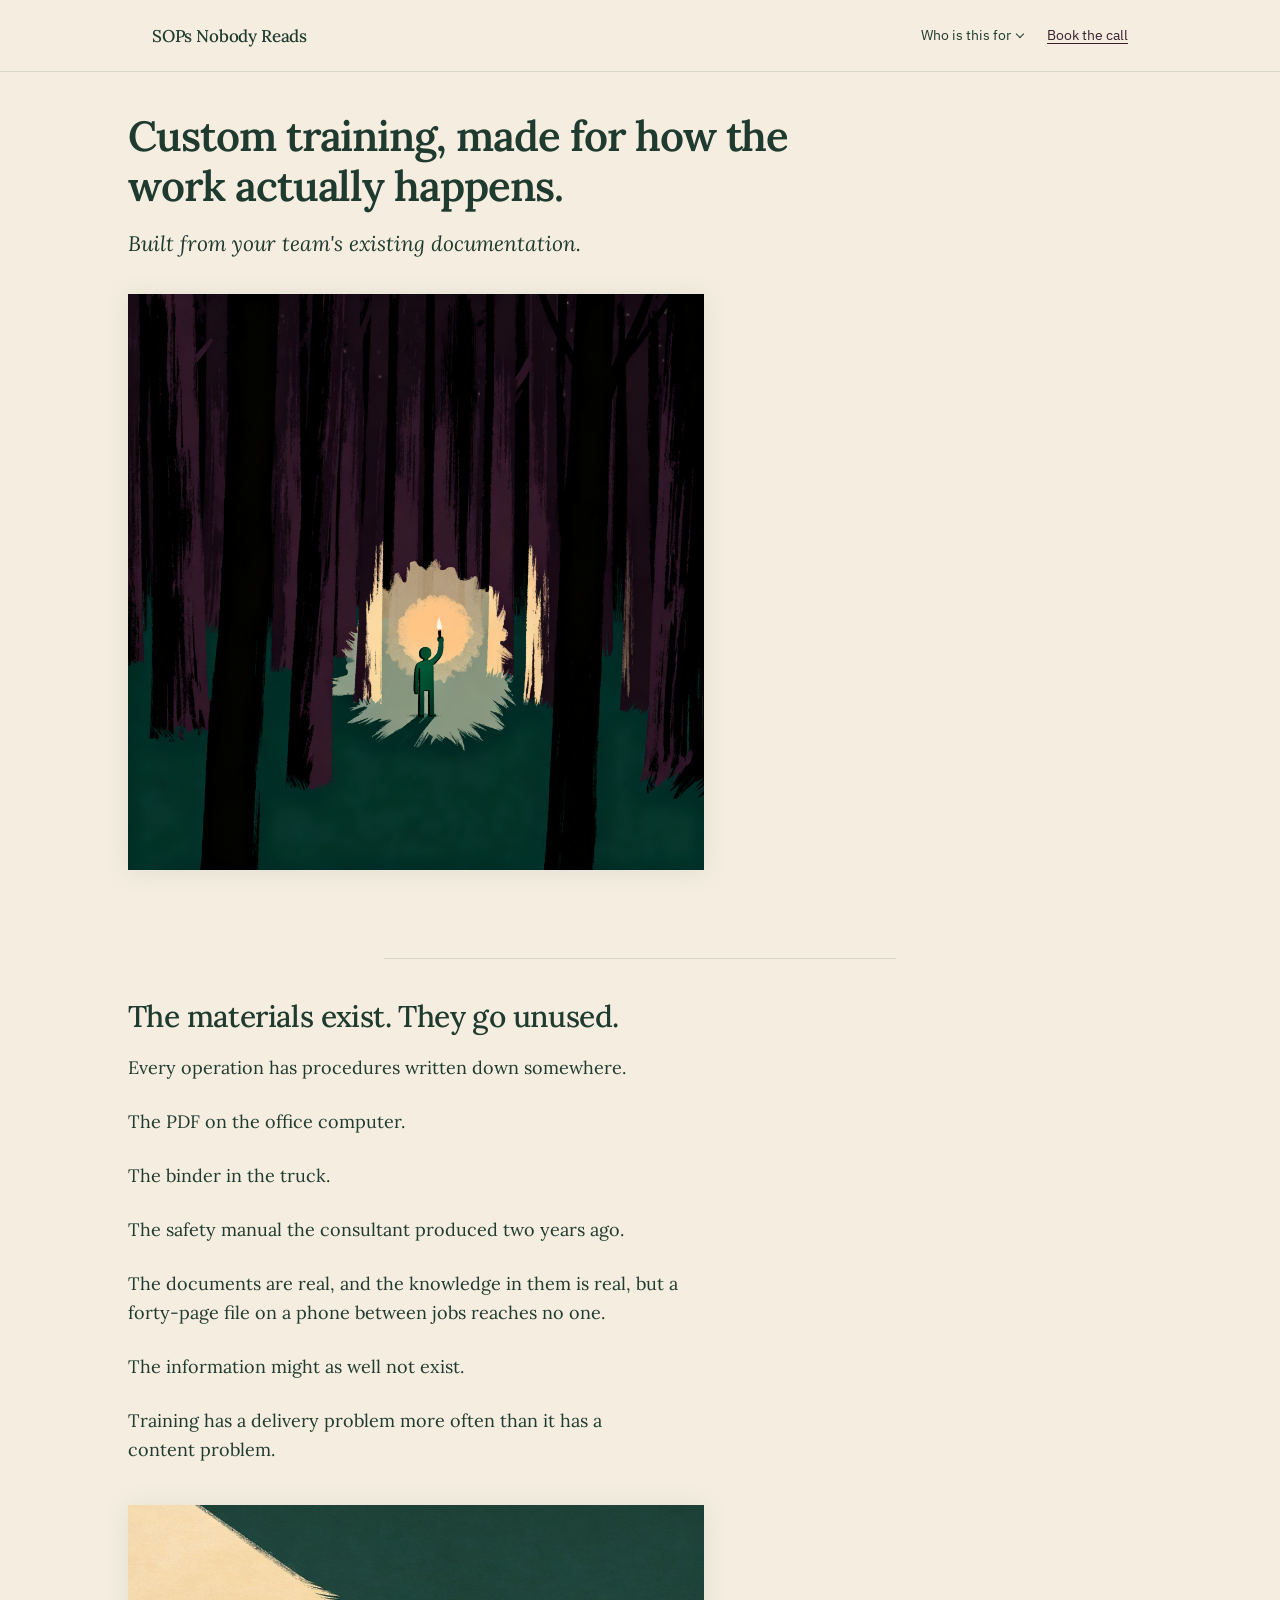
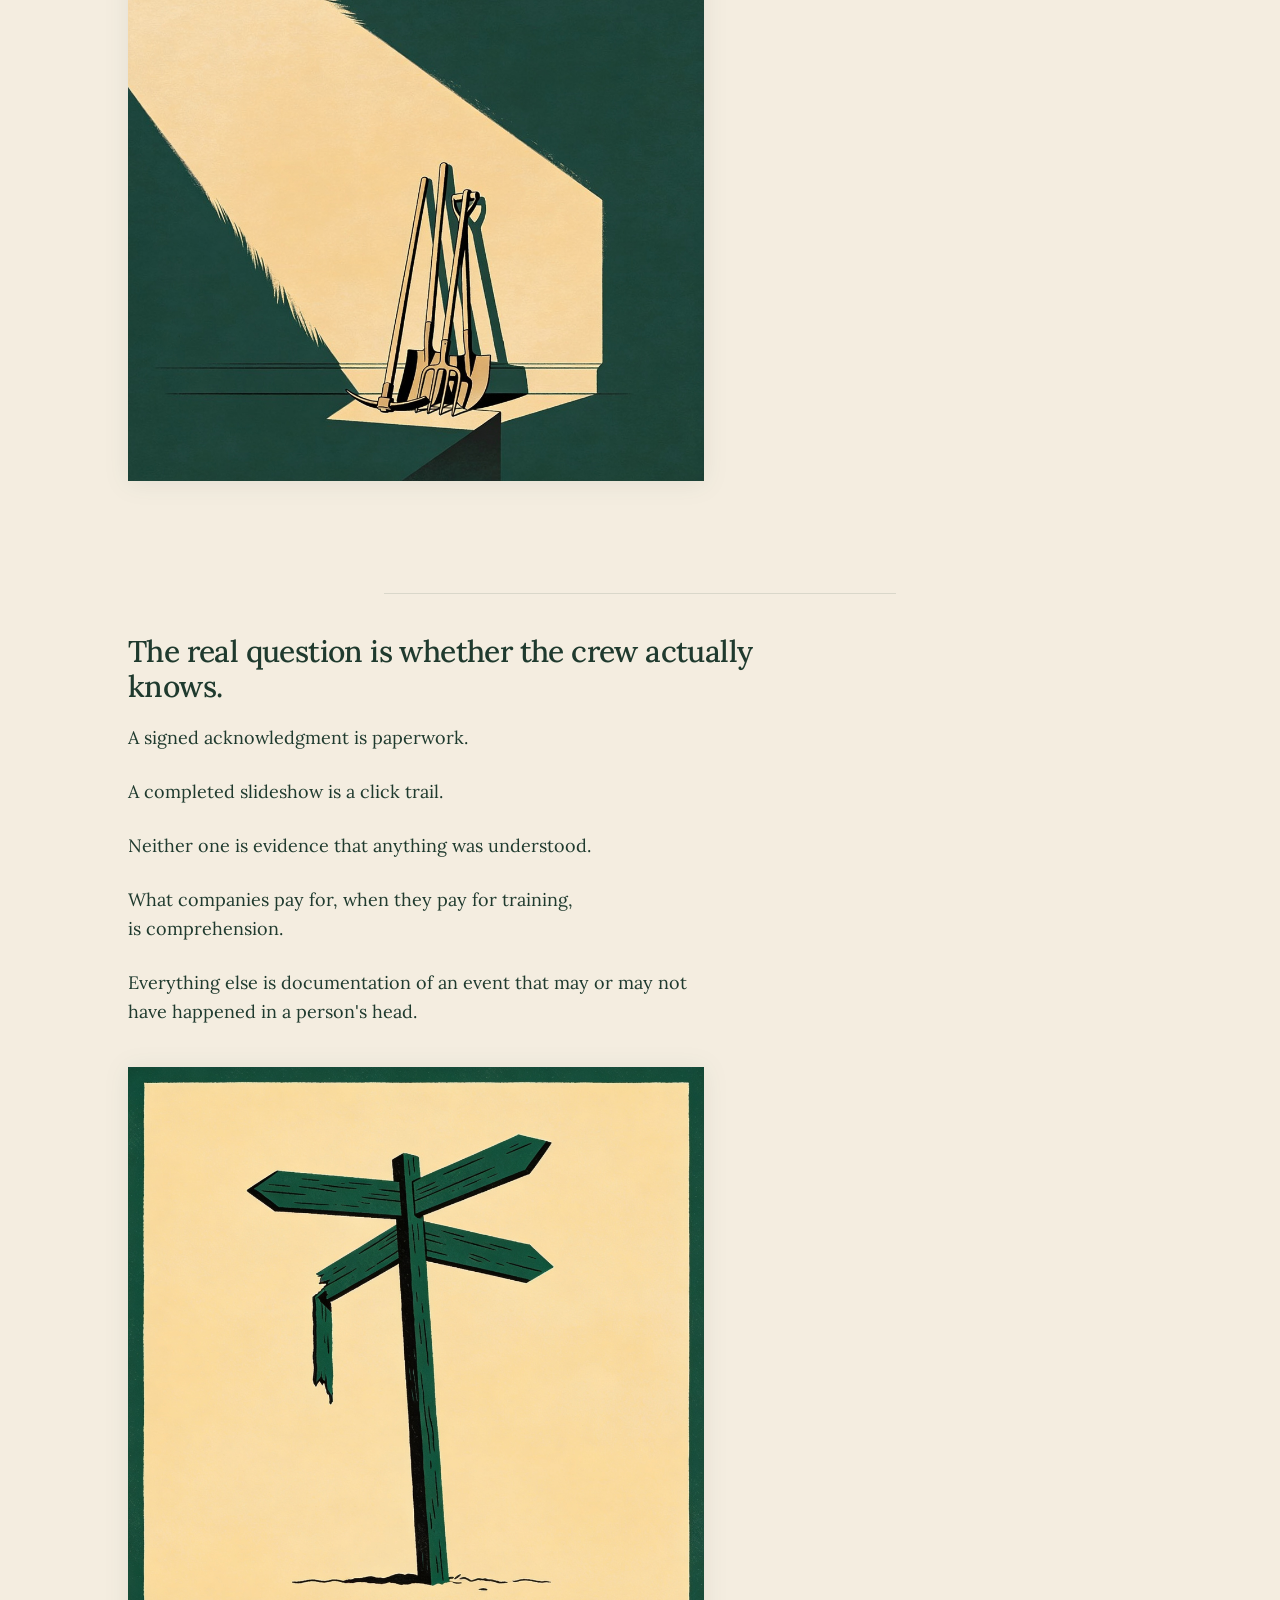
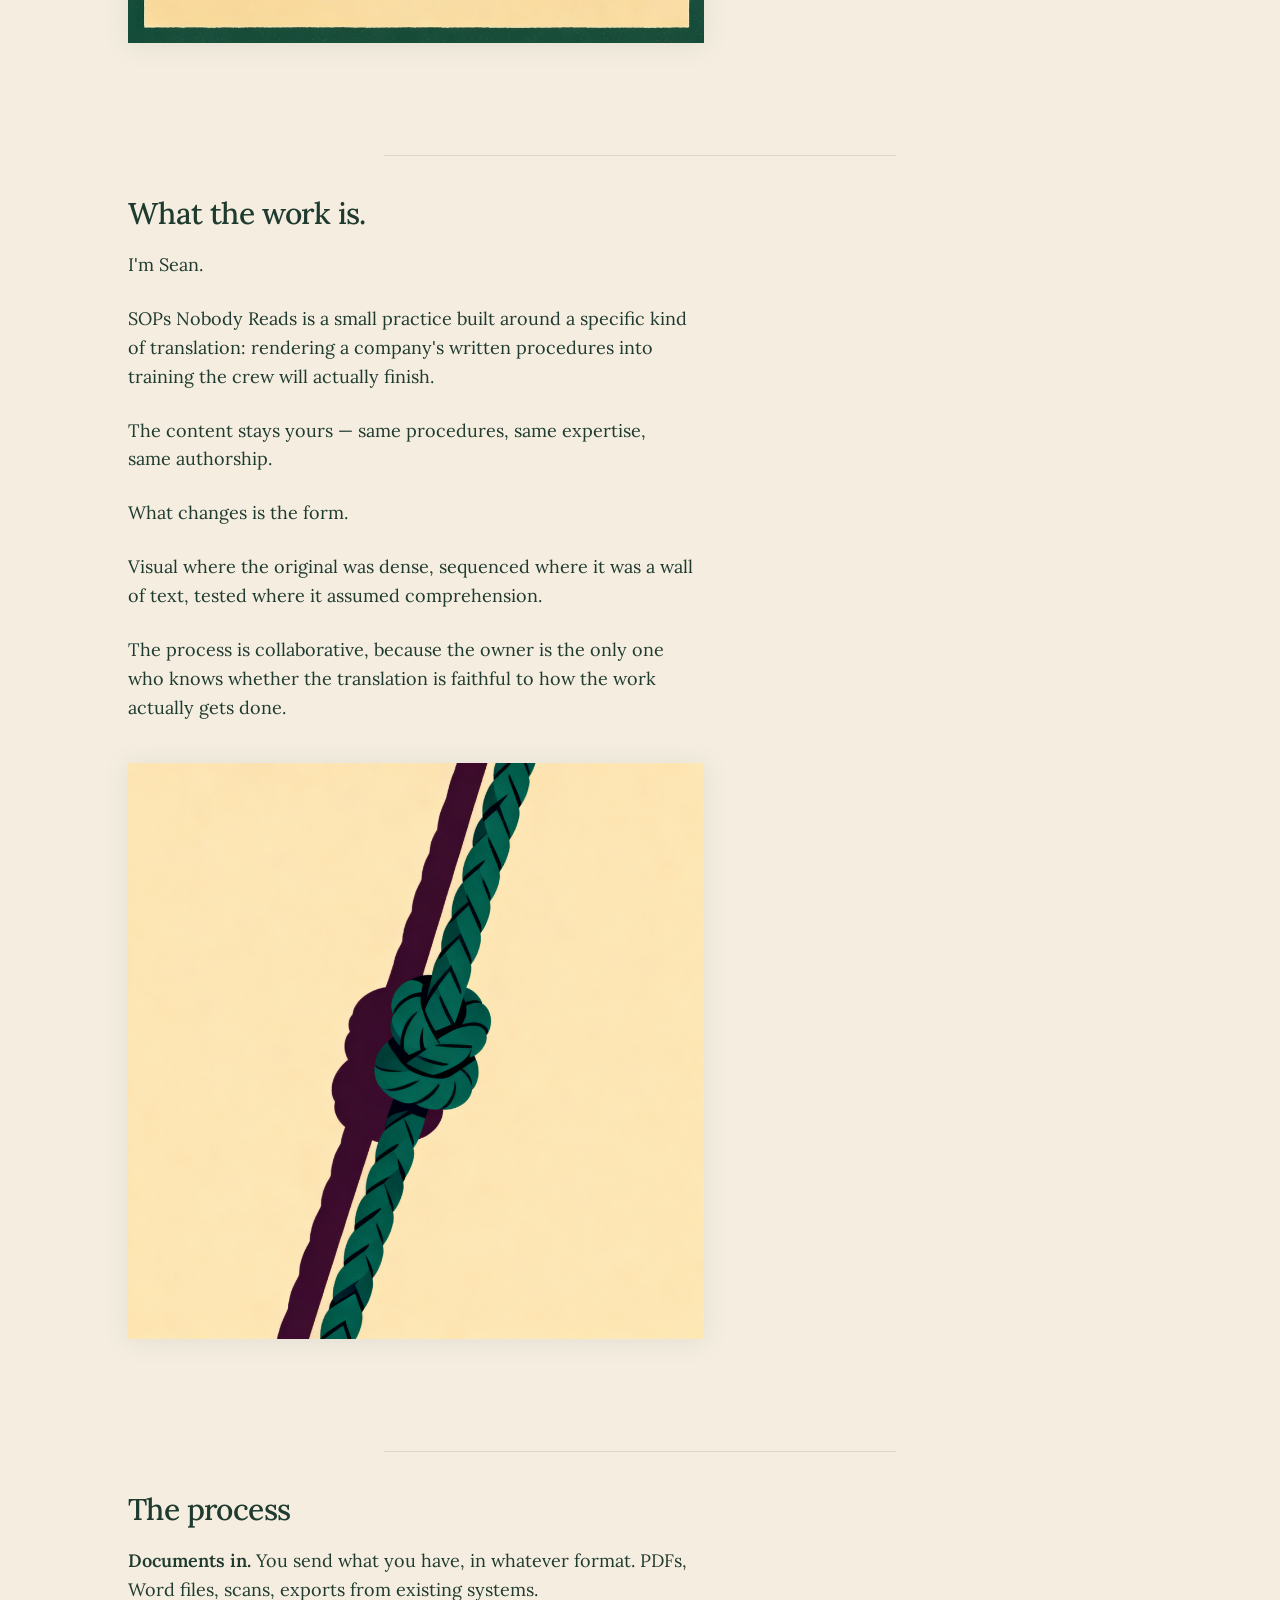
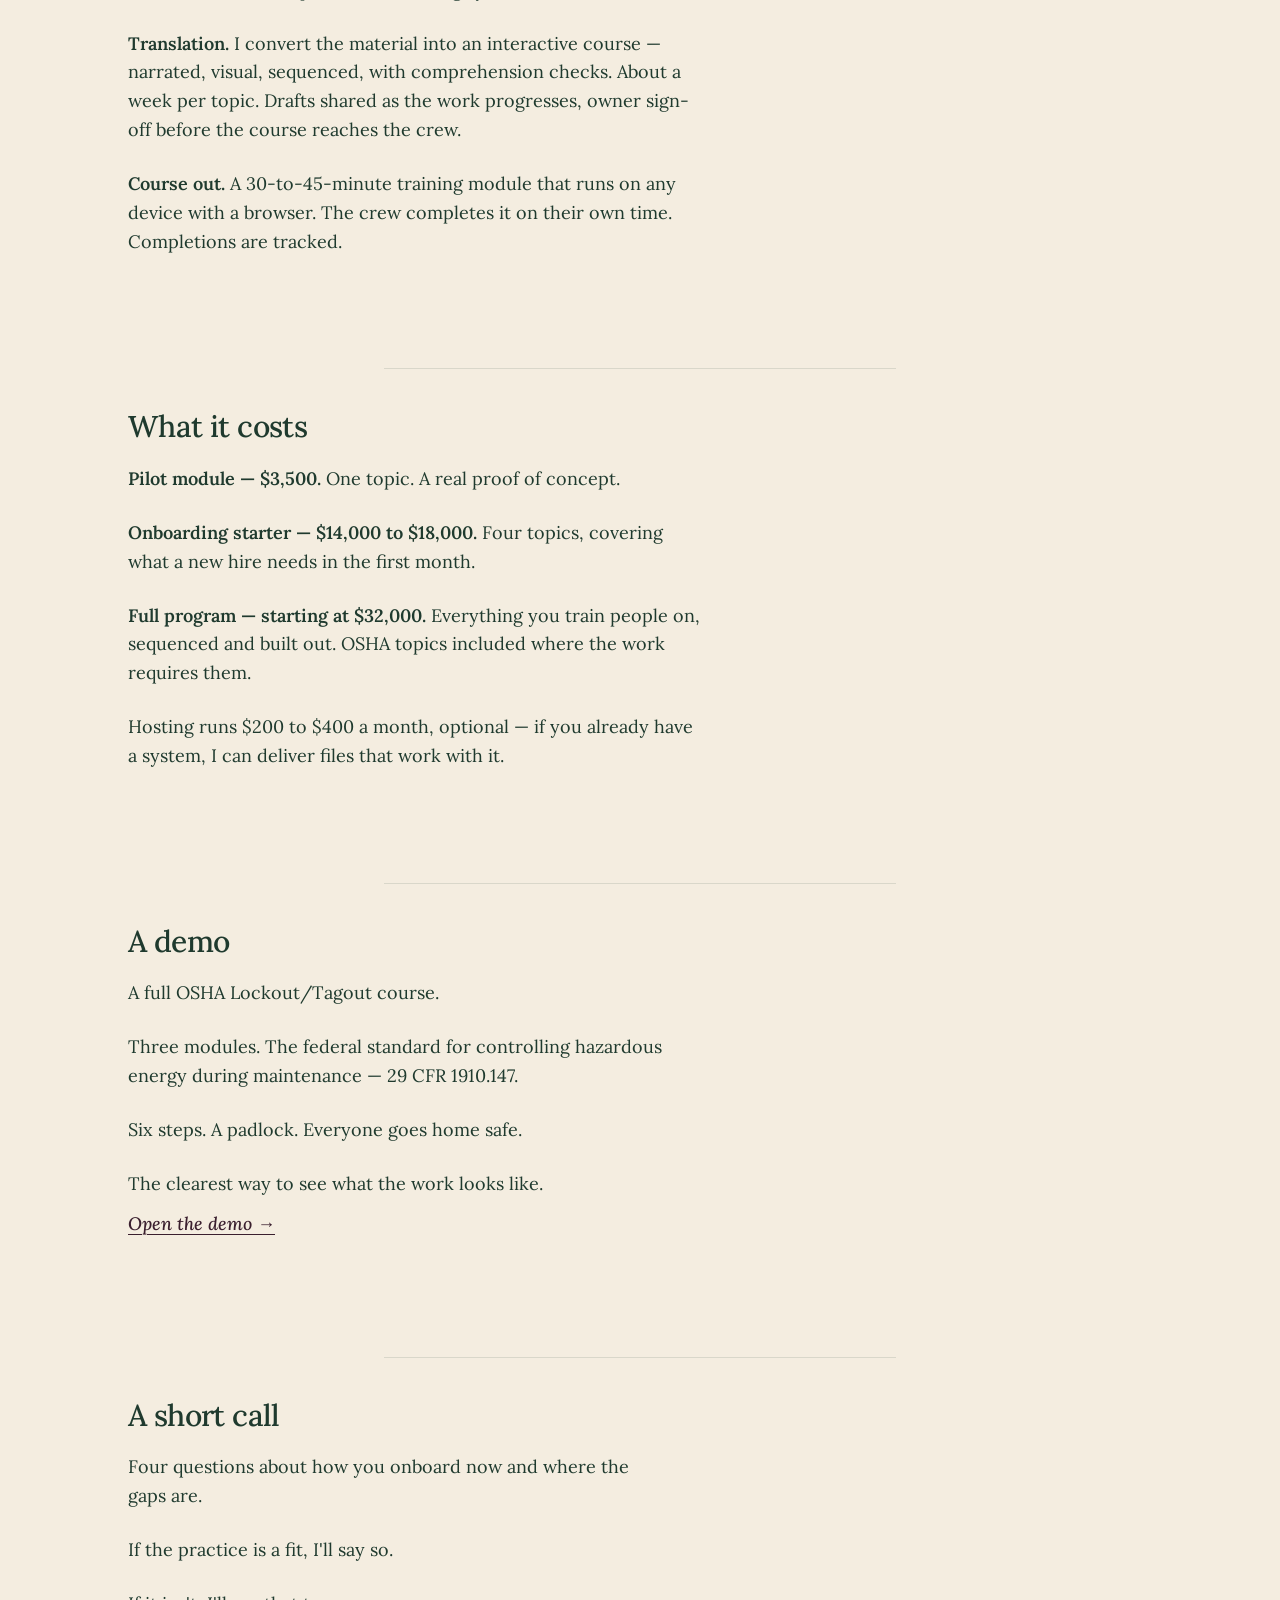
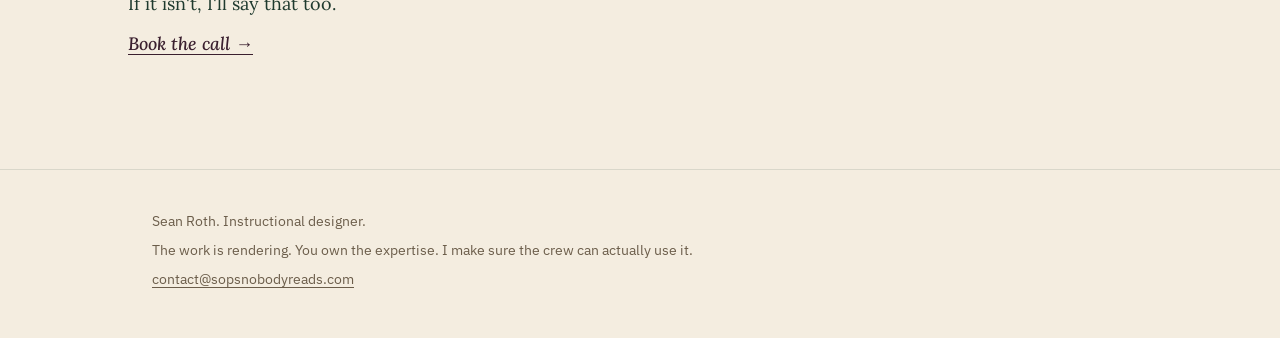
==== commit 9fa94413: "Wire home page images into HTML, add figure drop-shadow - Replace four placeholders with <img> tags " ====
--- a/index.html
+++ b/index.html
@@ -36,8 +36,7 @@
   <p class="hero-sub">Built from your team's existing documentation.</p>
 
   <figure class="figure">
-    <div class="placeholder placeholder--square"></div>
-    <figcaption>Hero — a single conceptual illustration carrying the brand's tone. Likely a thread on cream that passes through itself in a deliberate knot: transmission as something deliberately tied together.</figcaption>
+    <img src="/images/home-hero-torch.jpg" alt="A small figure carries a torch through a dark forest." loading="eager">
   </figure>
 </section>
 
@@ -54,8 +53,7 @@
   </div>
 
   <figure class="figure">
-    <div class="placeholder placeholder--square"></div>
-    <figcaption>Transmission attempted but not received — two rectangles on cream, one dense with marks and one empty, connected by an aubergine line that breaks partway across.</figcaption>
+    <img src="/images/home-2-tools.jpg" alt="A set of old tools collecting dust in a shaft of light from an empty room." loading="lazy">
   </figure>
 </section>
 
@@ -70,8 +68,7 @@
   </div>
 
   <figure class="figure">
-    <div class="placeholder placeholder--square"></div>
-    <figcaption>Interior structure made visible — a cross-section of an abstract object, outer shell in forest green, interior components in aubergine outline.</figcaption>
+    <img src="/images/home-3-signpost.jpg" alt="A broken signpost in an empty field, arrows pointing in conflicting directions." loading="lazy">
   </figure>
 </section>
 
@@ -87,8 +84,7 @@
   </div>
 
   <figure class="figure">
-    <div class="placeholder placeholder--square"></div>
-    <figcaption>Transformation between two states — dense unorganized marks on the left, the same number of marks arranged in a clean constellation on the right, an aubergine arrow between them.</figcaption>
+    <img src="/images/home-4-knot.jpg" alt="A braided rope tied in a deliberate knot, joining two strands." loading="lazy">
   </figure>
 </section>
 
--- a/styles.css
+++ b/styles.css
@@ -241,6 +241,13 @@
 .figure {
   margin: 2rem 0 0;
   max-width: var(--measure);
+}
+
+.figure img {
+  display: block;
+  width: 100%;
+  height: auto;
+  filter: drop-shadow(0 2px 12px rgba(31, 58, 46, 0.08));
 }
 
 .section .figure {
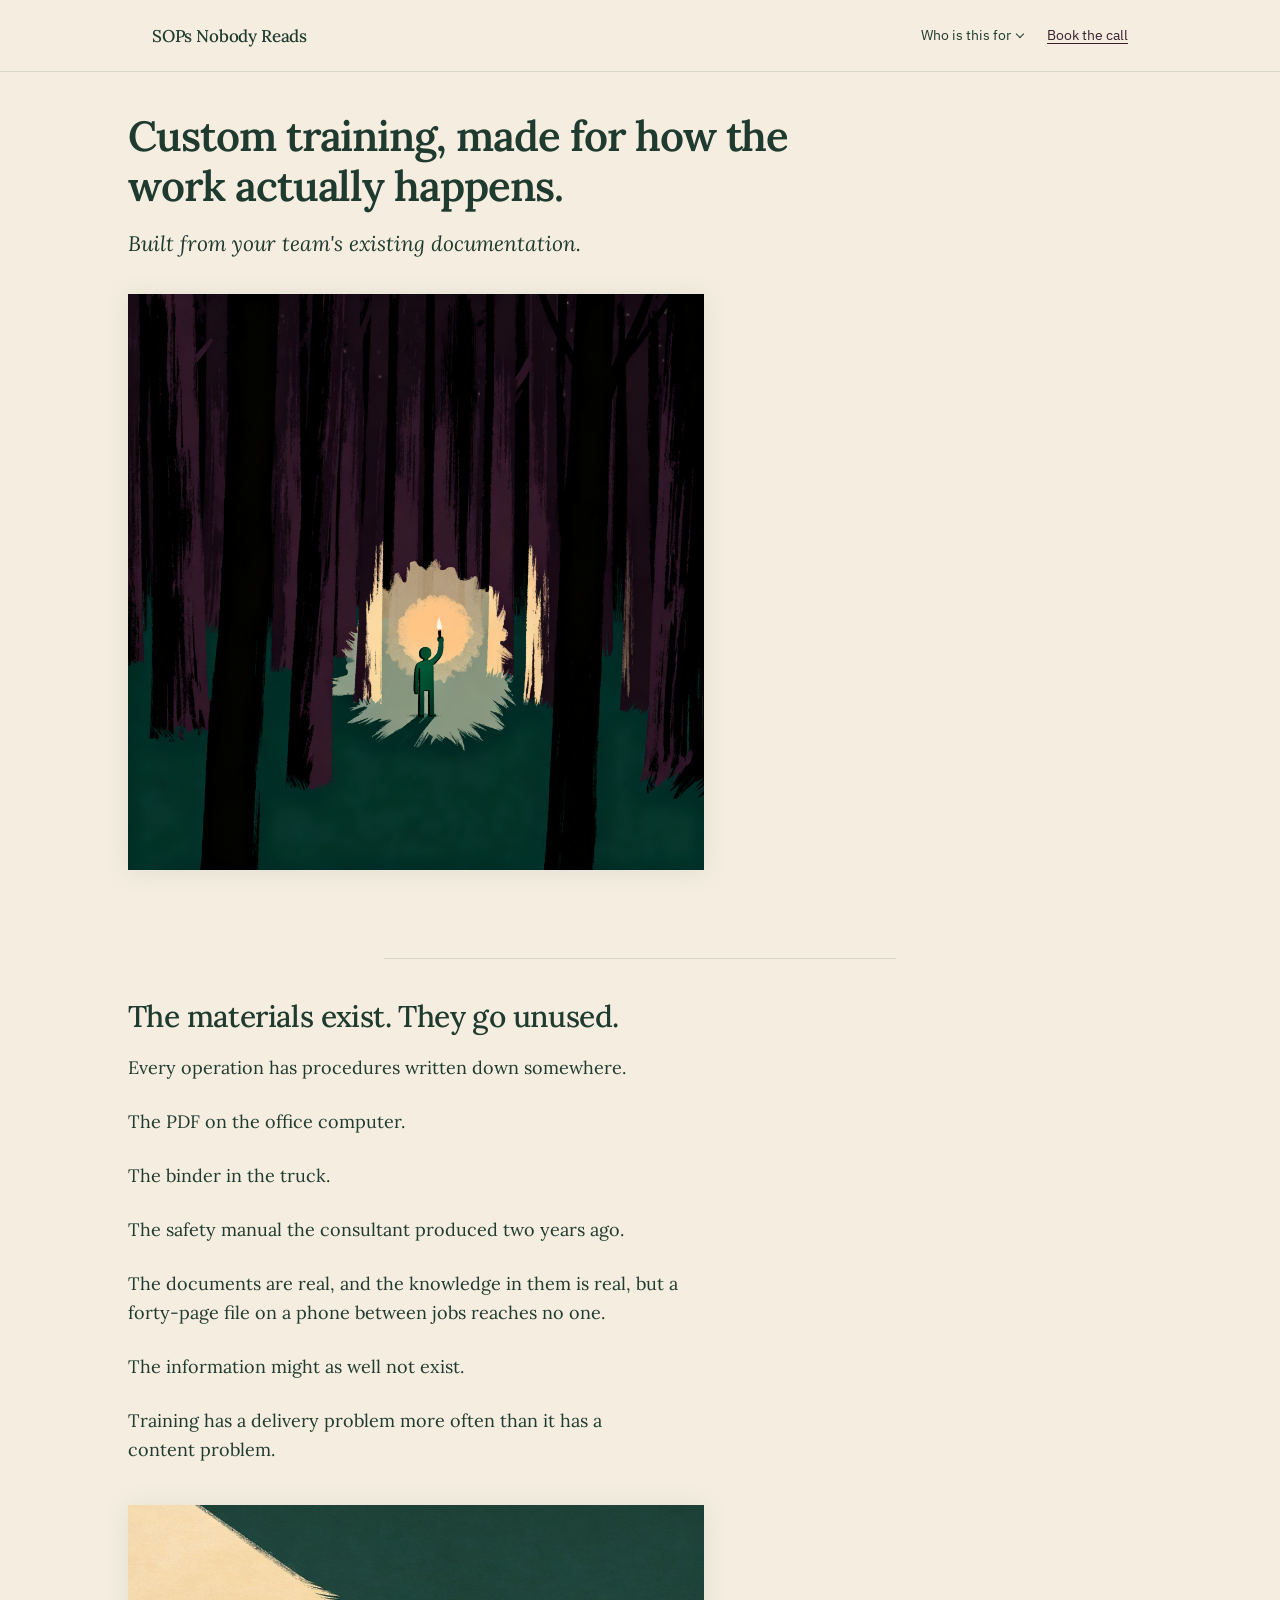
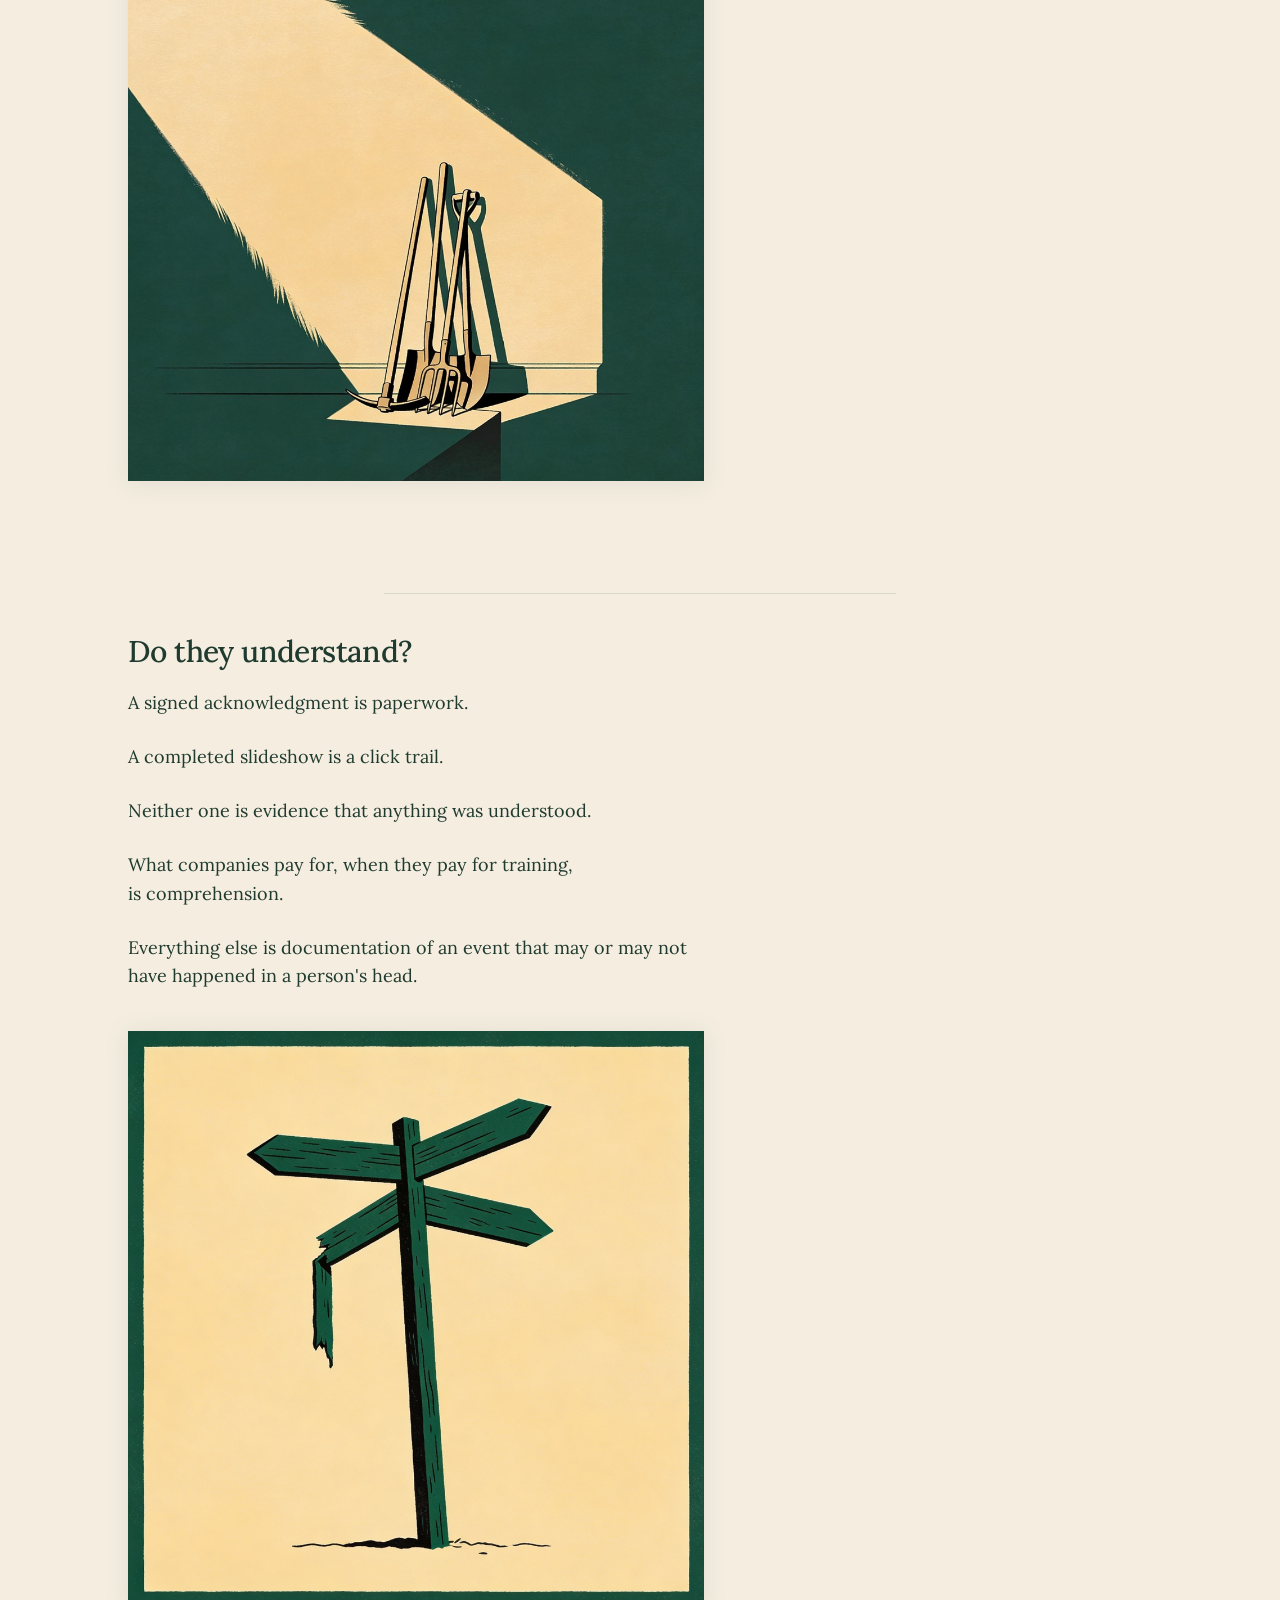
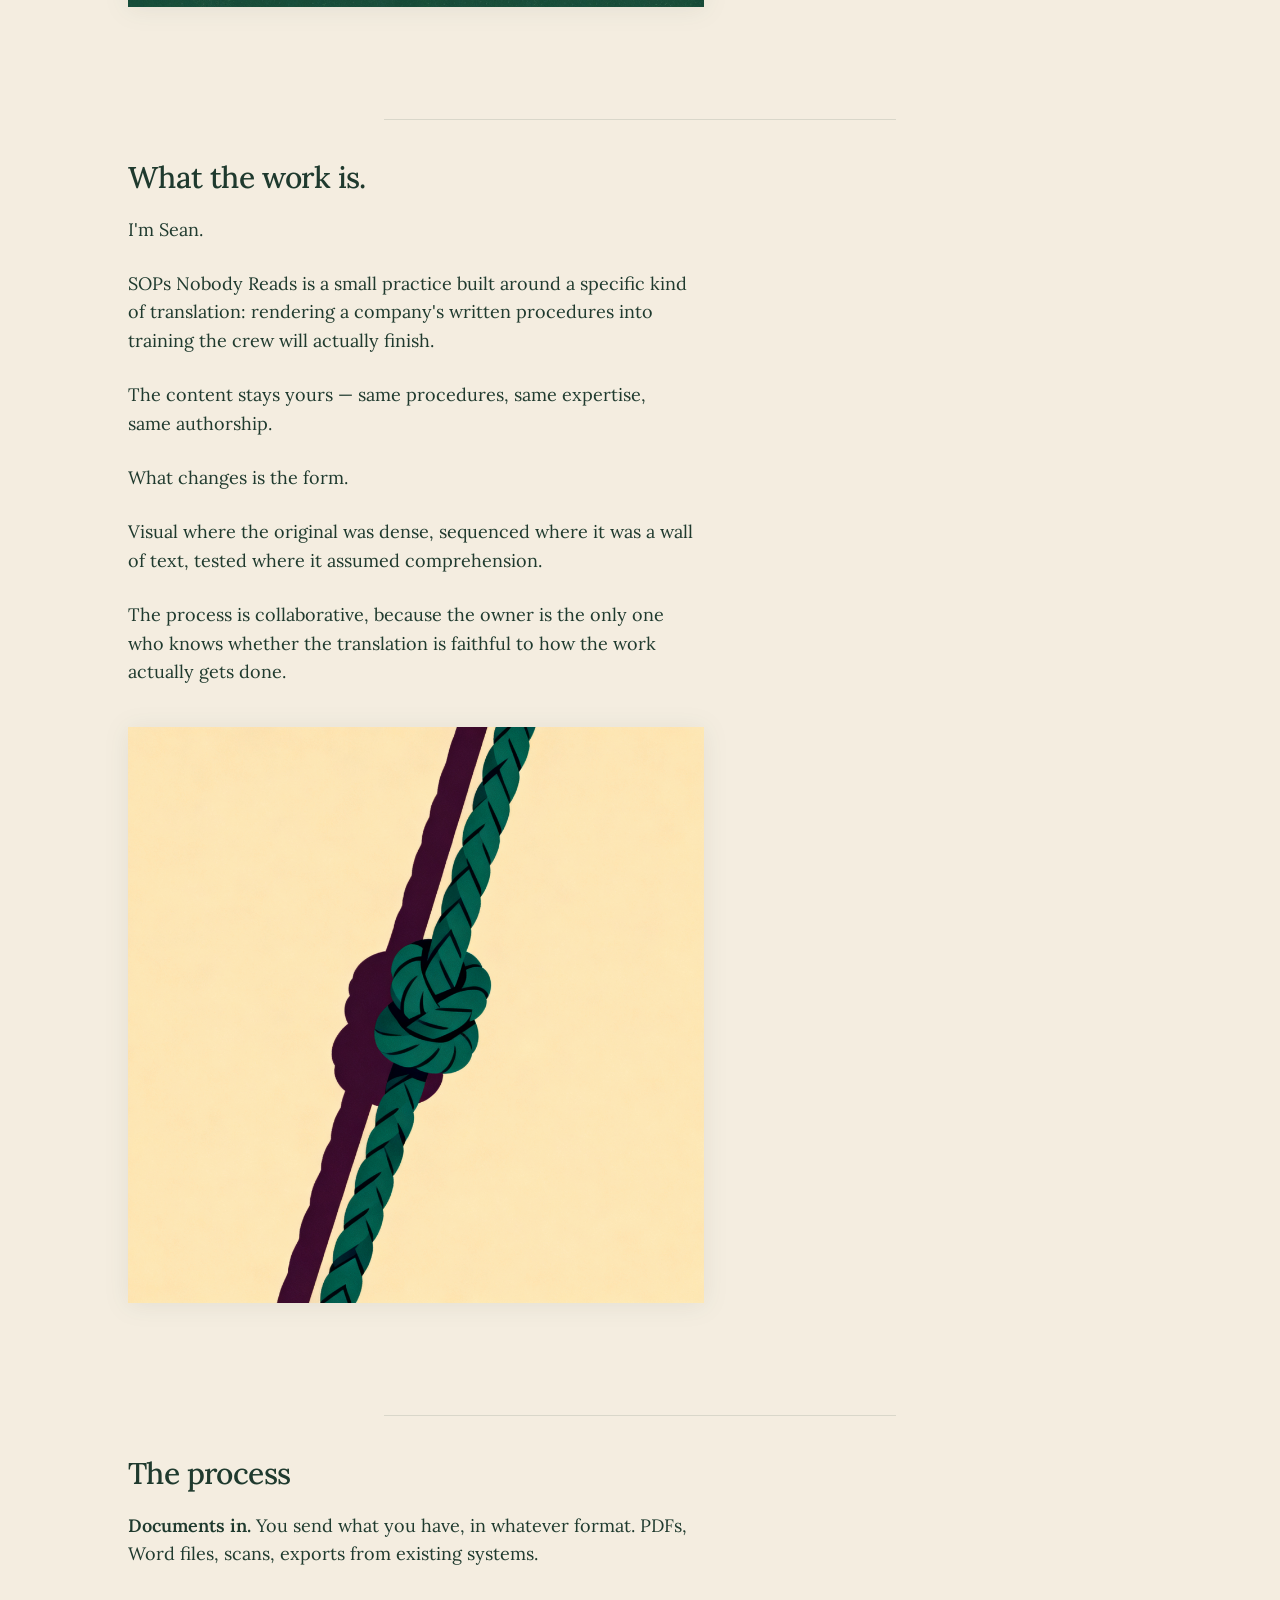
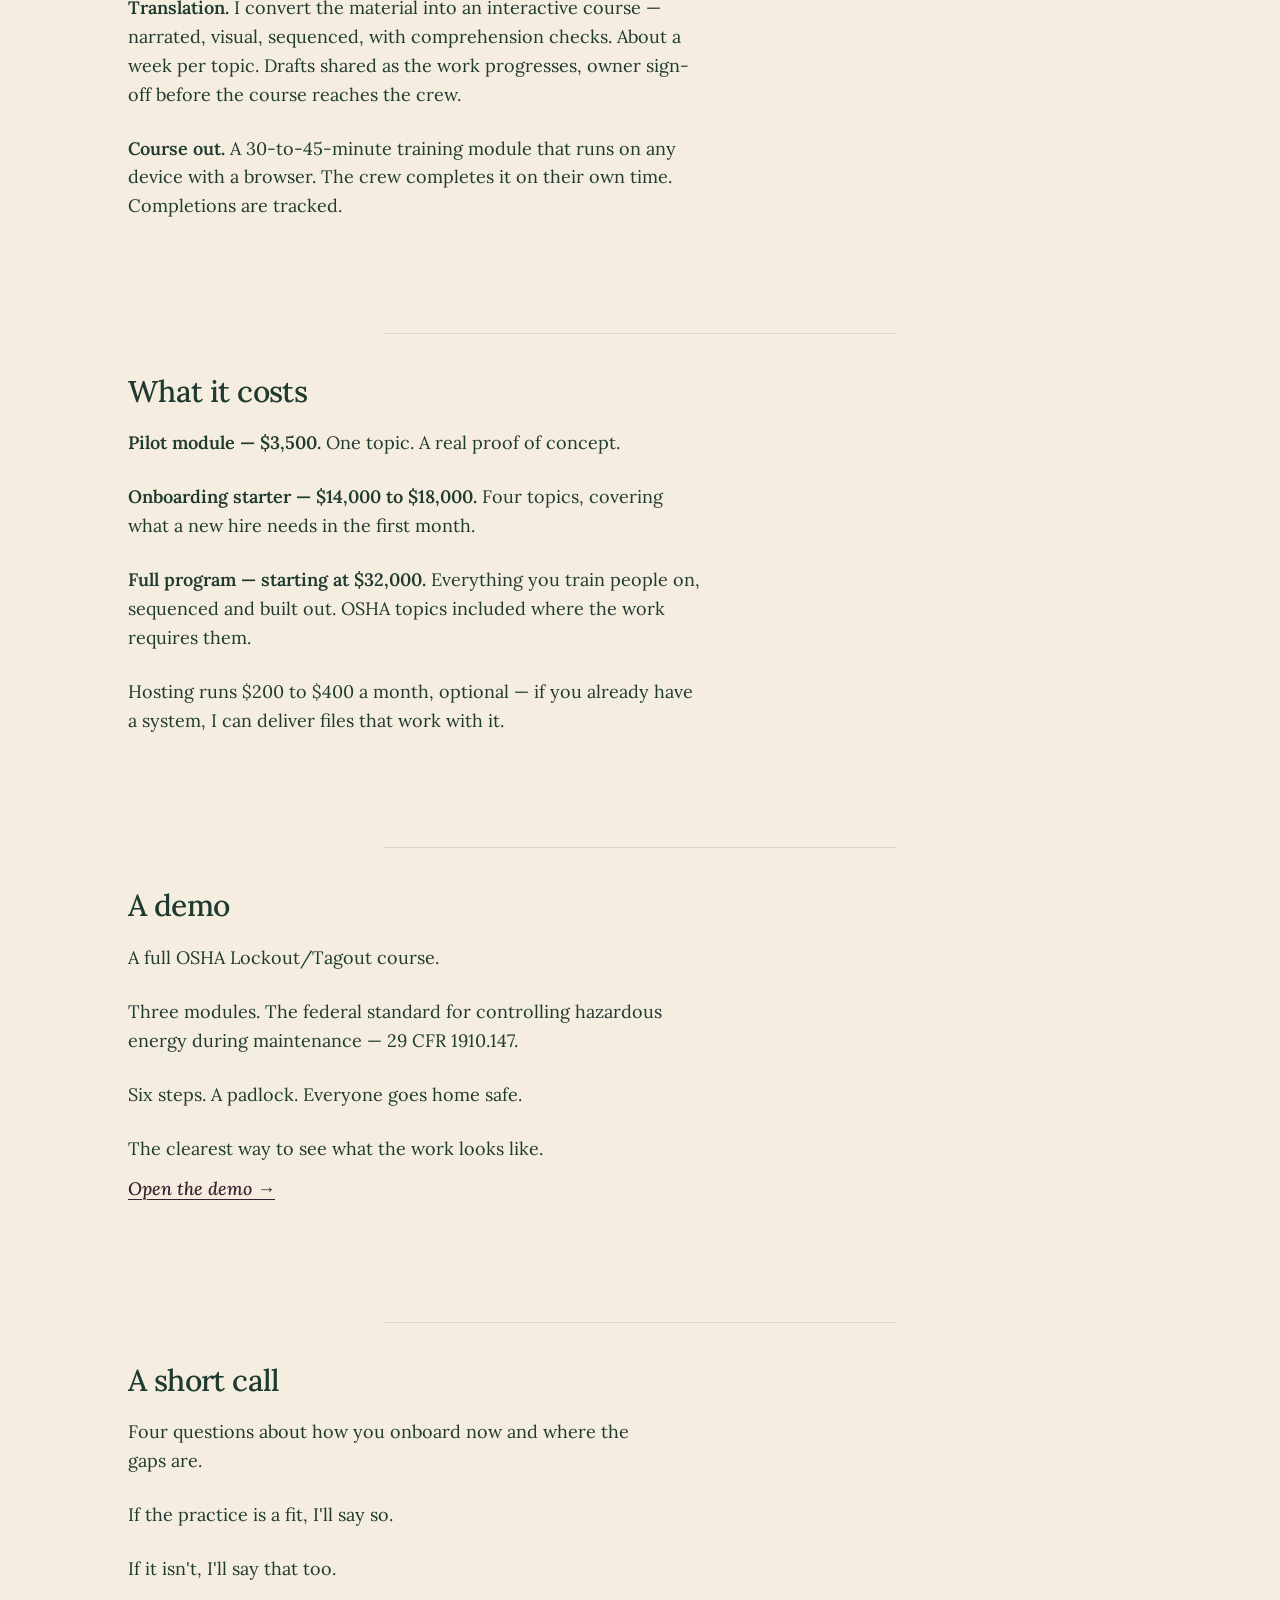
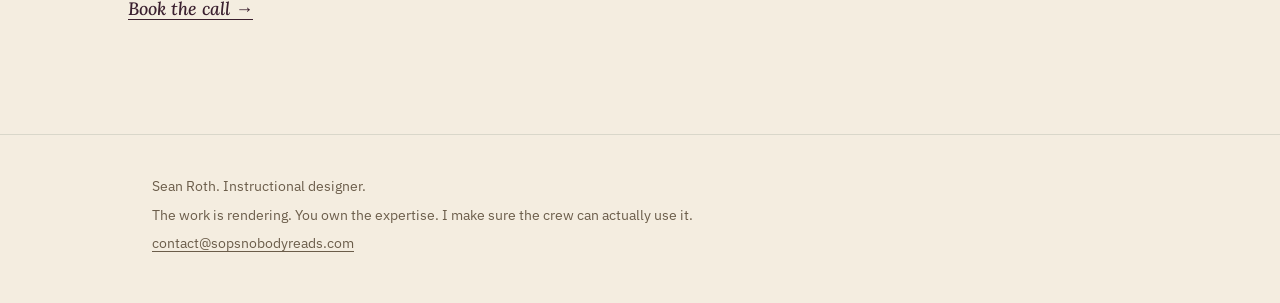
==== commit a5864a5d: "Section 3 headline trim; demo link opens in new tab - "The real question is whether the crew actuall" ====
--- a/index.html
+++ b/index.html
@@ -58,7 +58,7 @@
 </section>
 
 <section class="section page">
-  <h2>The real question is whether the crew actually knows.</h2>
+  <h2>Do they understand?</h2>
   <div class="prose">
     <p>A signed acknowledgment is paperwork.</p>
     <p>A completed slideshow is a click trail.</p>
@@ -115,7 +115,7 @@
     <p>Six steps. A padlock. Everyone goes home safe.</p>
     <p>The clearest way to see what the work looks like.</p>
   </div>
-  <a href="/demo" class="cta-link">Open the demo →</a>
+  <a href="/demo" target="_blank" rel="noopener noreferrer" class="cta-link">Open the demo →</a>
 </section>
 
 <section class="section page">
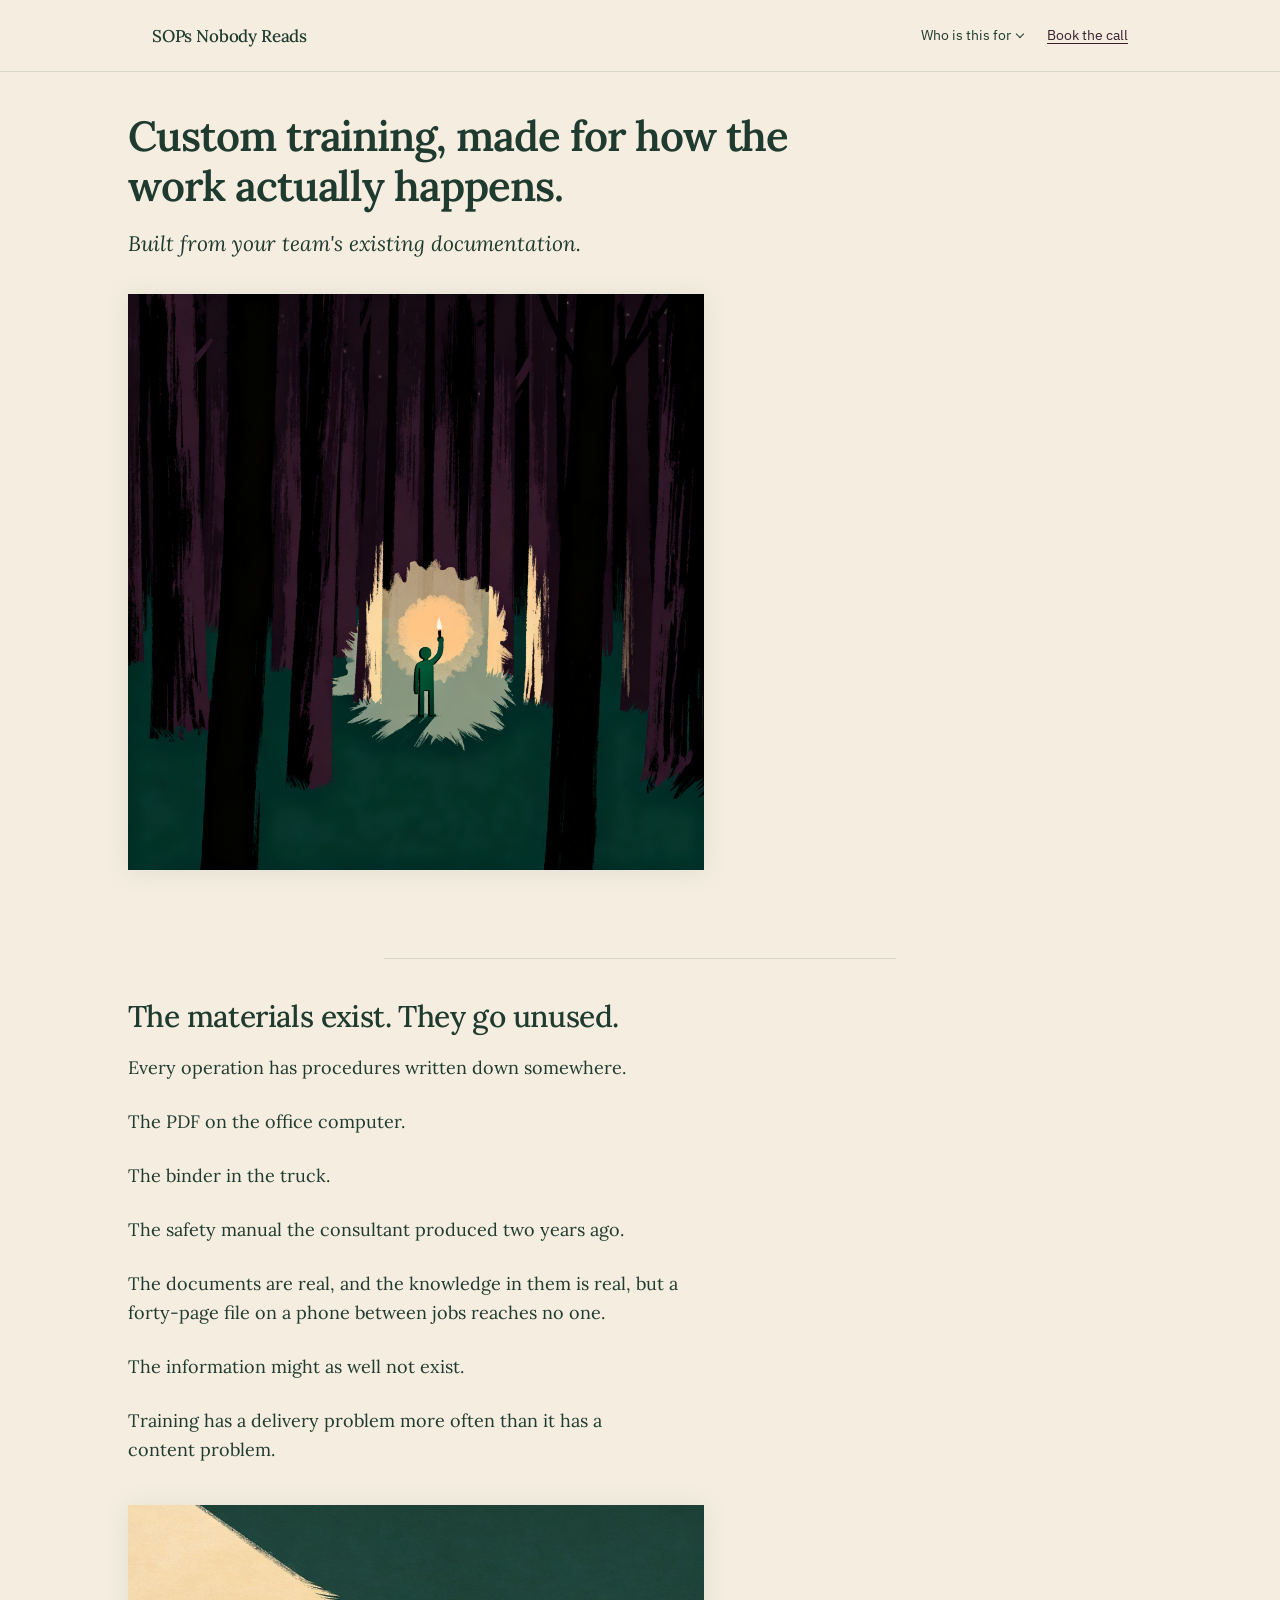
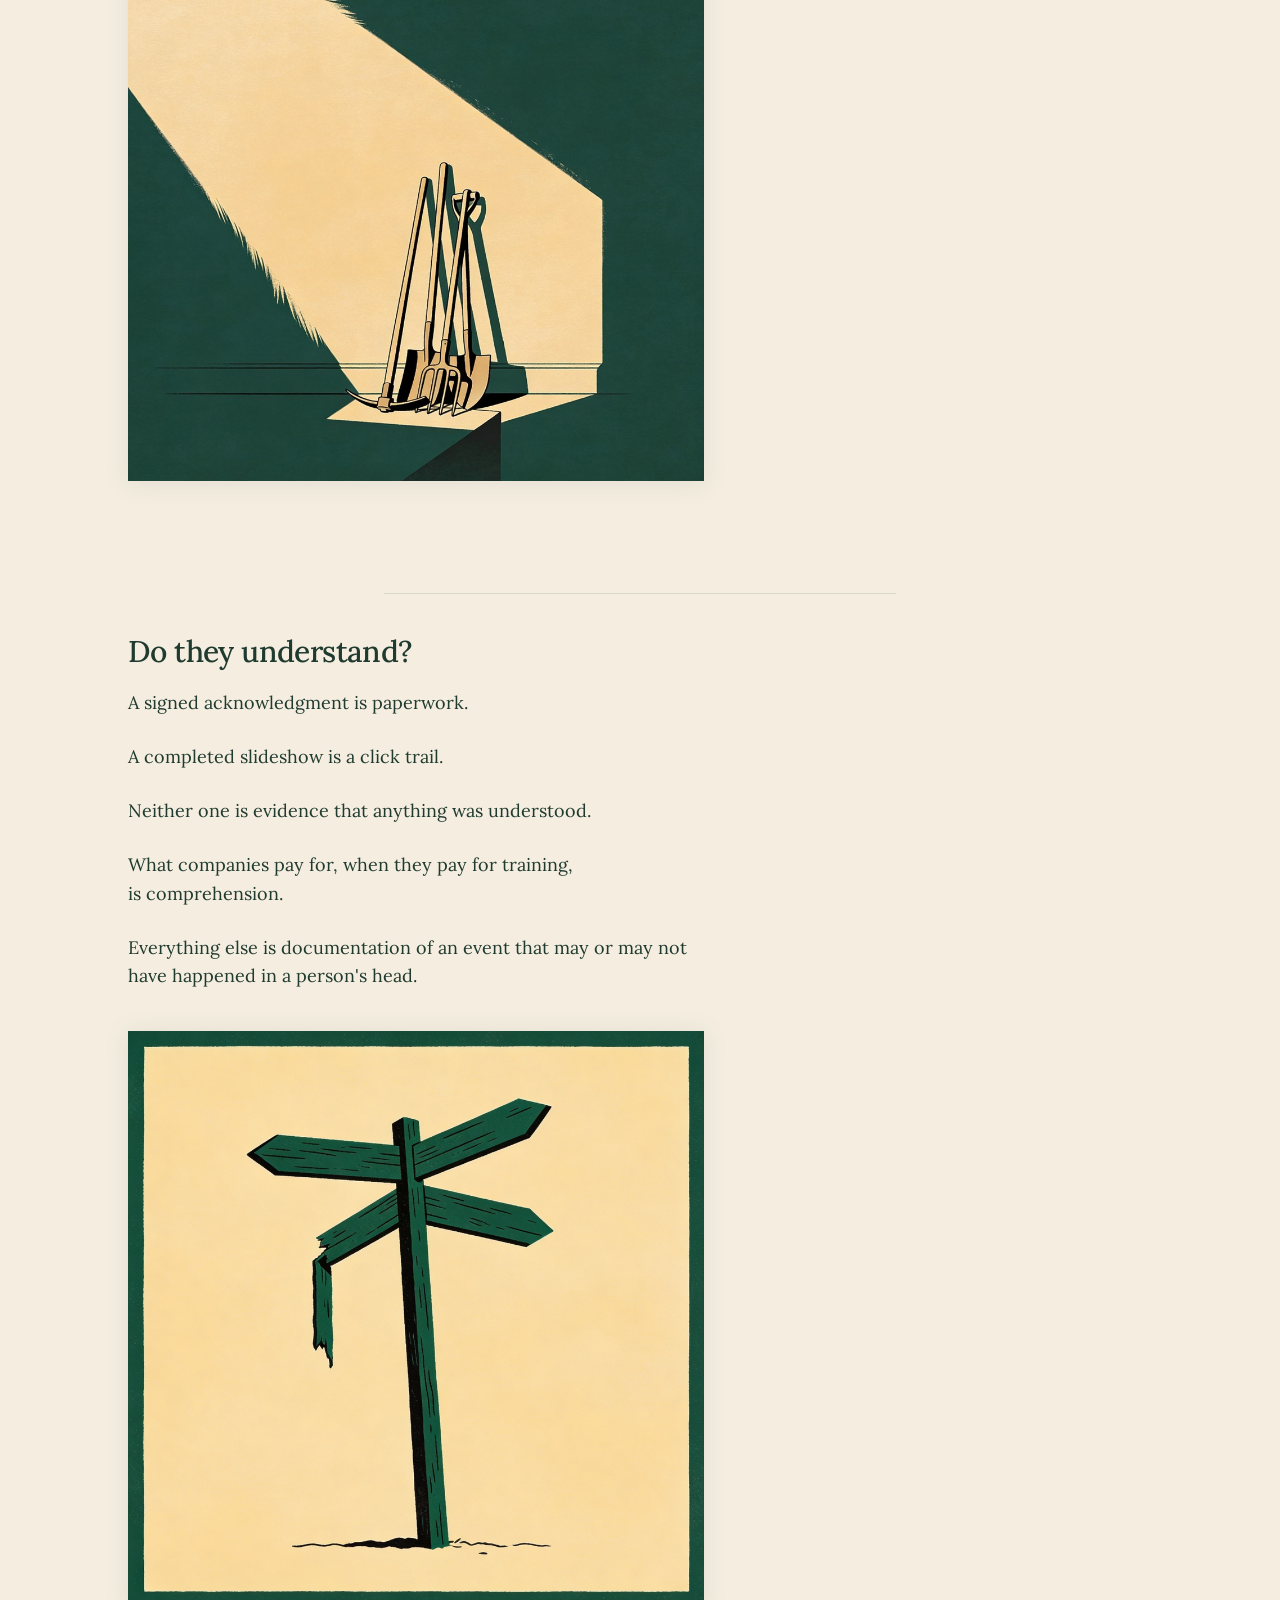
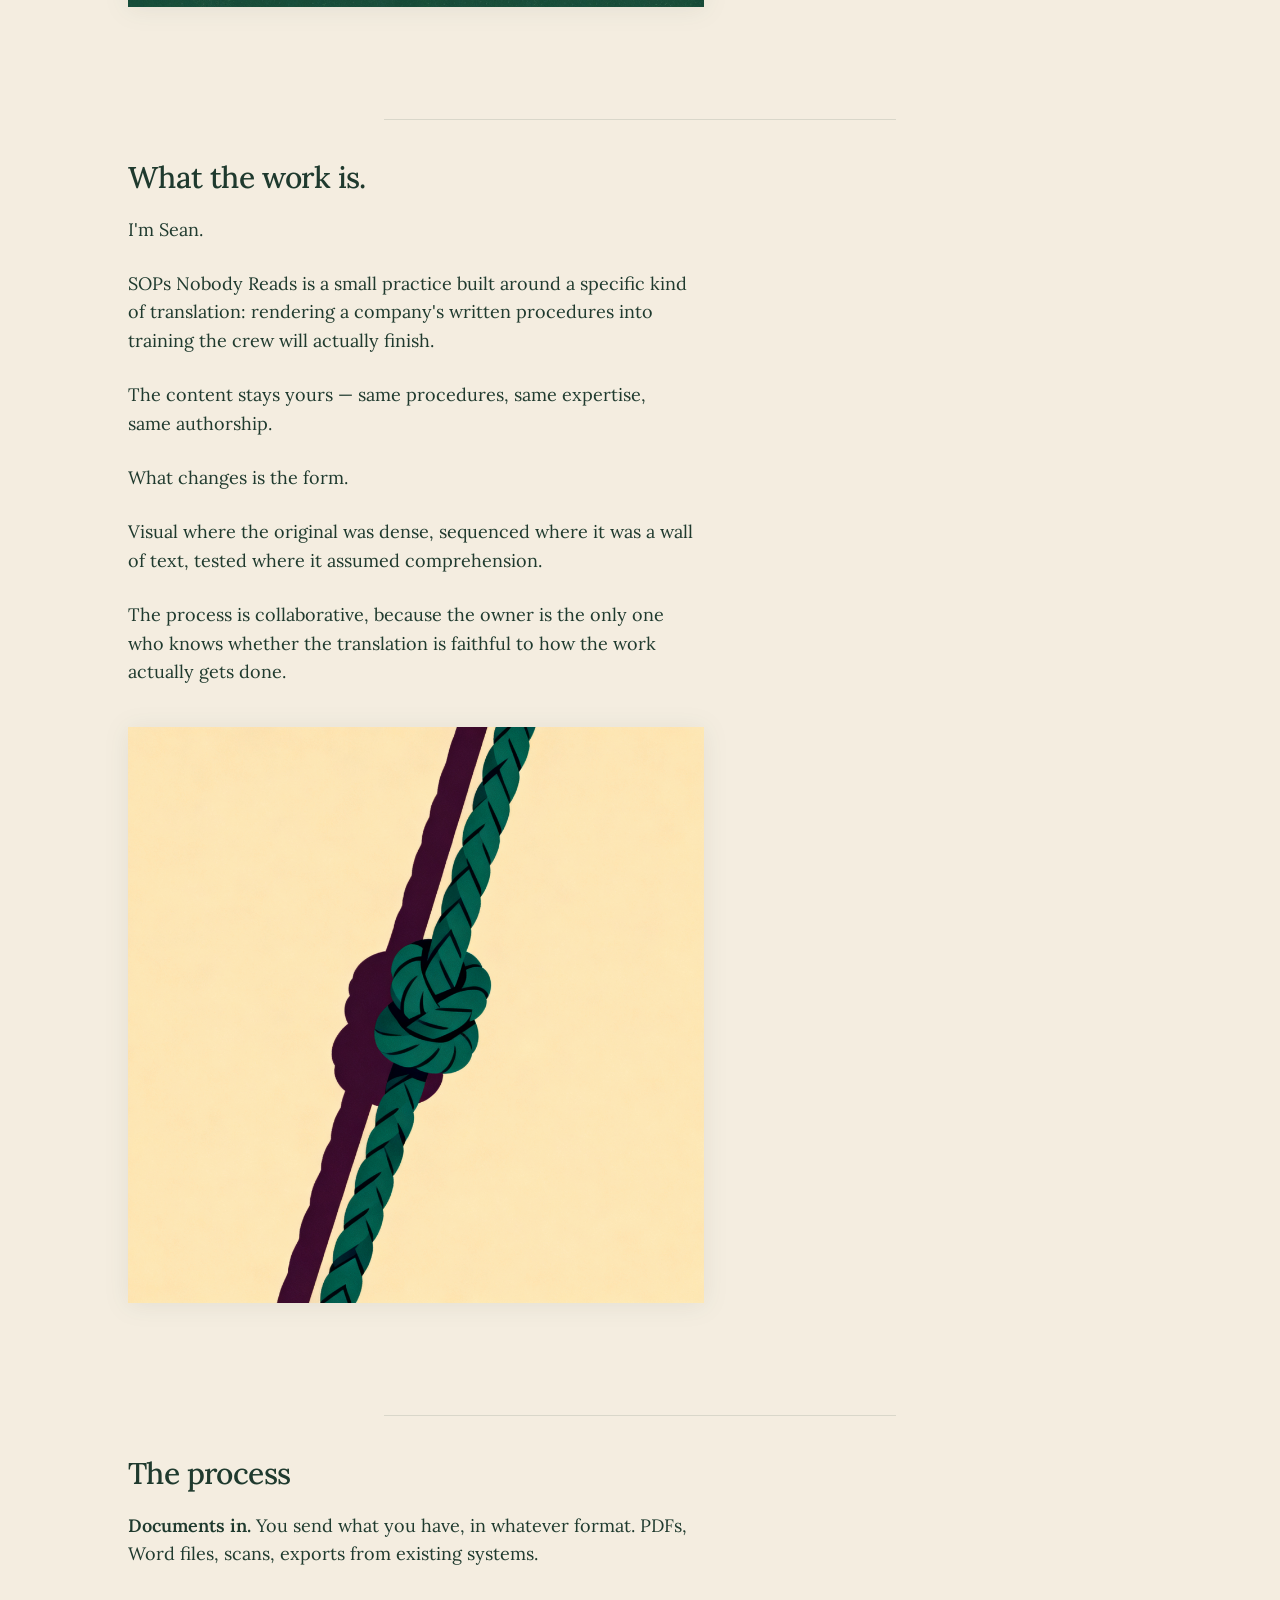
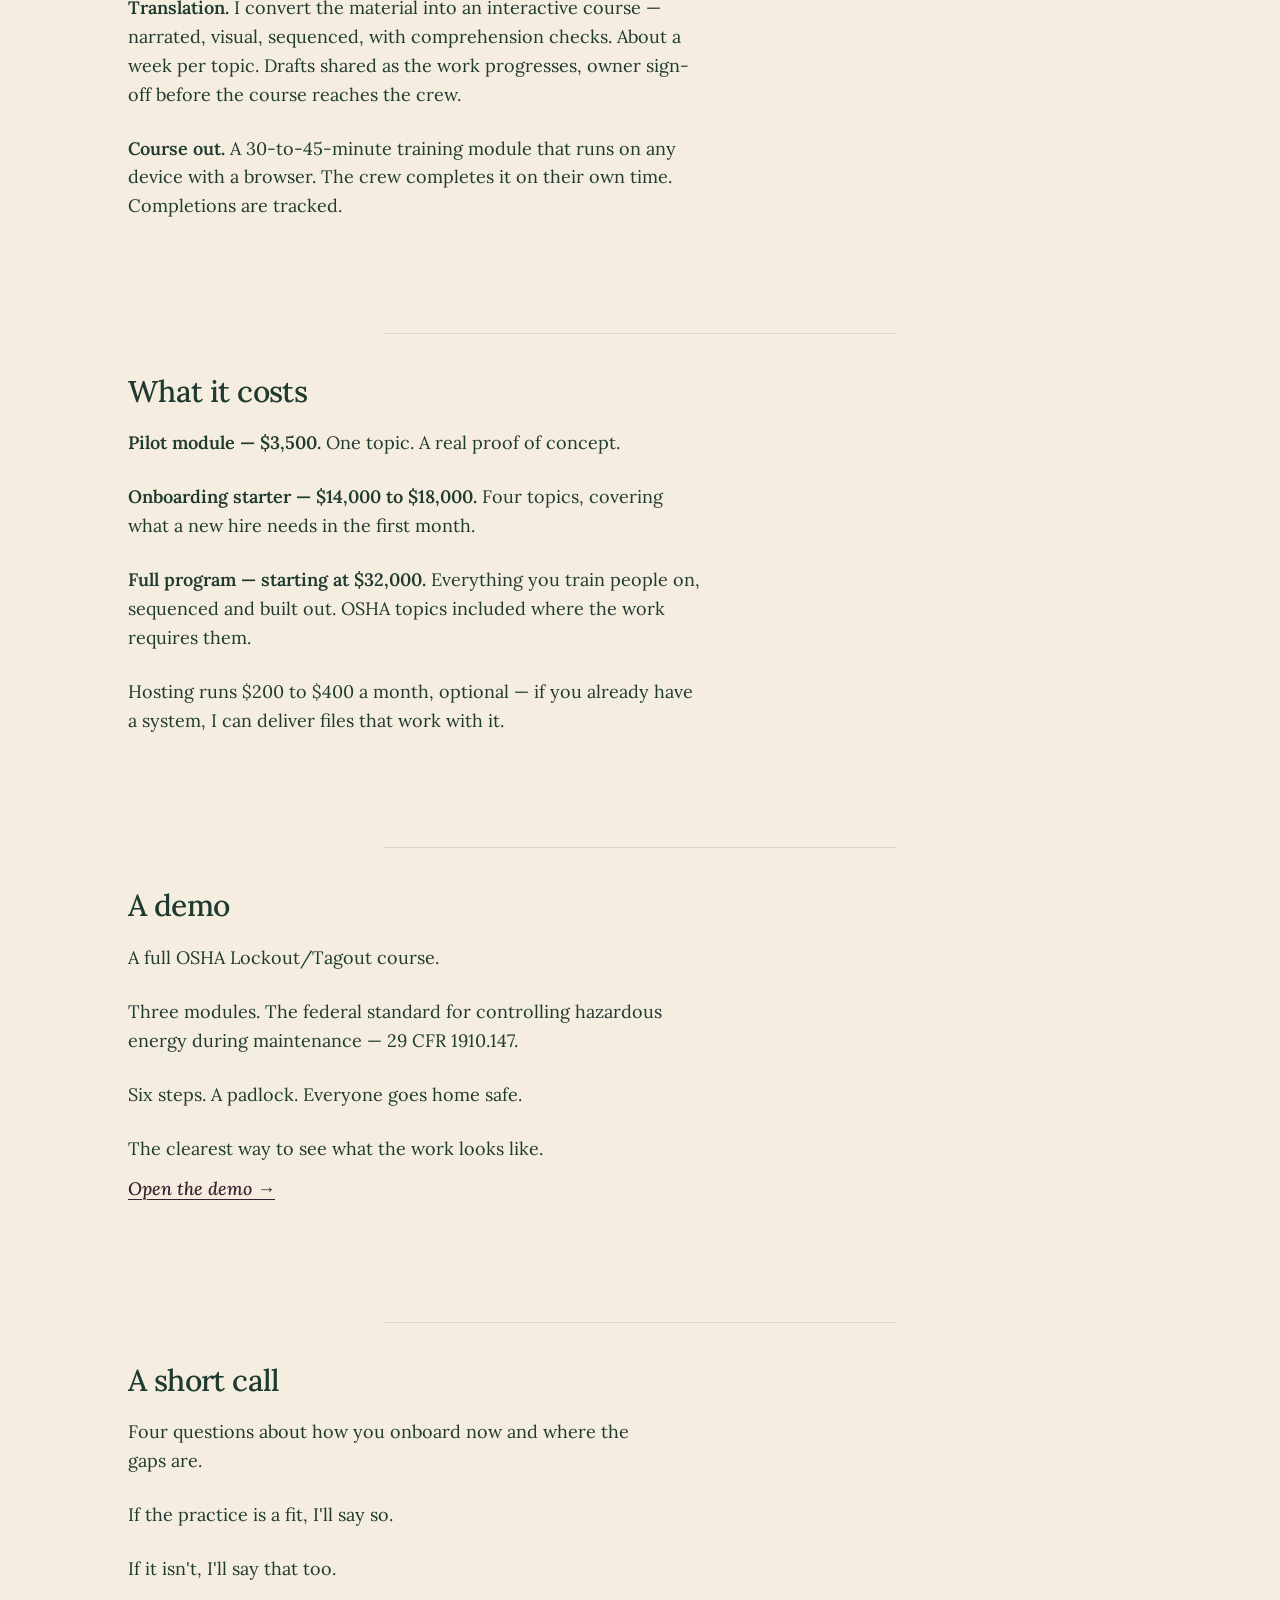
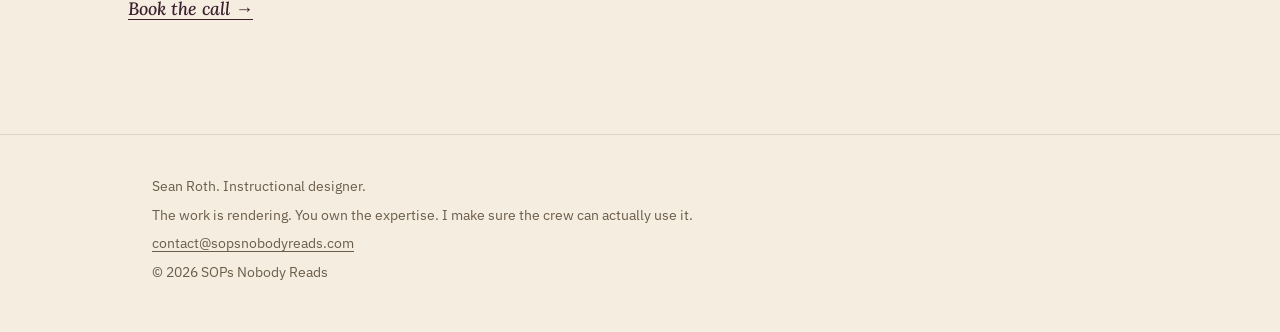
==== commit 6d809f8a: "Polish pass: mobile padding, copy refinements, footer copyright CSS: - Mobile gutter increased from " ====
--- a/index.html
+++ b/index.html
@@ -21,7 +21,6 @@
           <li><a href="/for/contractors/">Contractors</a></li>
           <li><a href="/for/property-managers/">Property managers</a></li>
           <li><a href="/for/warehouses/">Warehouses</a></li>
-          <li><a href="/for/manufacturers/">Manufacturers</a></li>
         </ul>
       </details>
       <a href="https://calendly.com/contact-sopsnobodyreads/15min" target="_blank" rel="noopener" class="nav-book">Book the call</a>
@@ -135,6 +134,7 @@
     <p>Sean Roth. Instructional designer.</p>
     <p>The work is rendering. You own the expertise. I make sure the crew can actually use it.</p>
     <p><a href="mailto:contact@sopsnobodyreads.com">contact@sopsnobodyreads.com</a></p>
+    <p>© 2026 SOPs Nobody Reads</p>
   </div>
 </footer>
 
--- a/styles.css
+++ b/styles.css
@@ -43,6 +43,7 @@
   min-height: 100vh;
   display: flex;
   flex-direction: column;
+  overflow-x: hidden;
 }
 
 main { flex: 1; }
@@ -388,7 +389,7 @@
 /* ---- Mobile ---- */
 @media (max-width: 640px) {
   :root {
-    --gutter: 1.25rem;
+    --gutter: 1.5rem;
   }
 
   body { font-size: 1rem; }
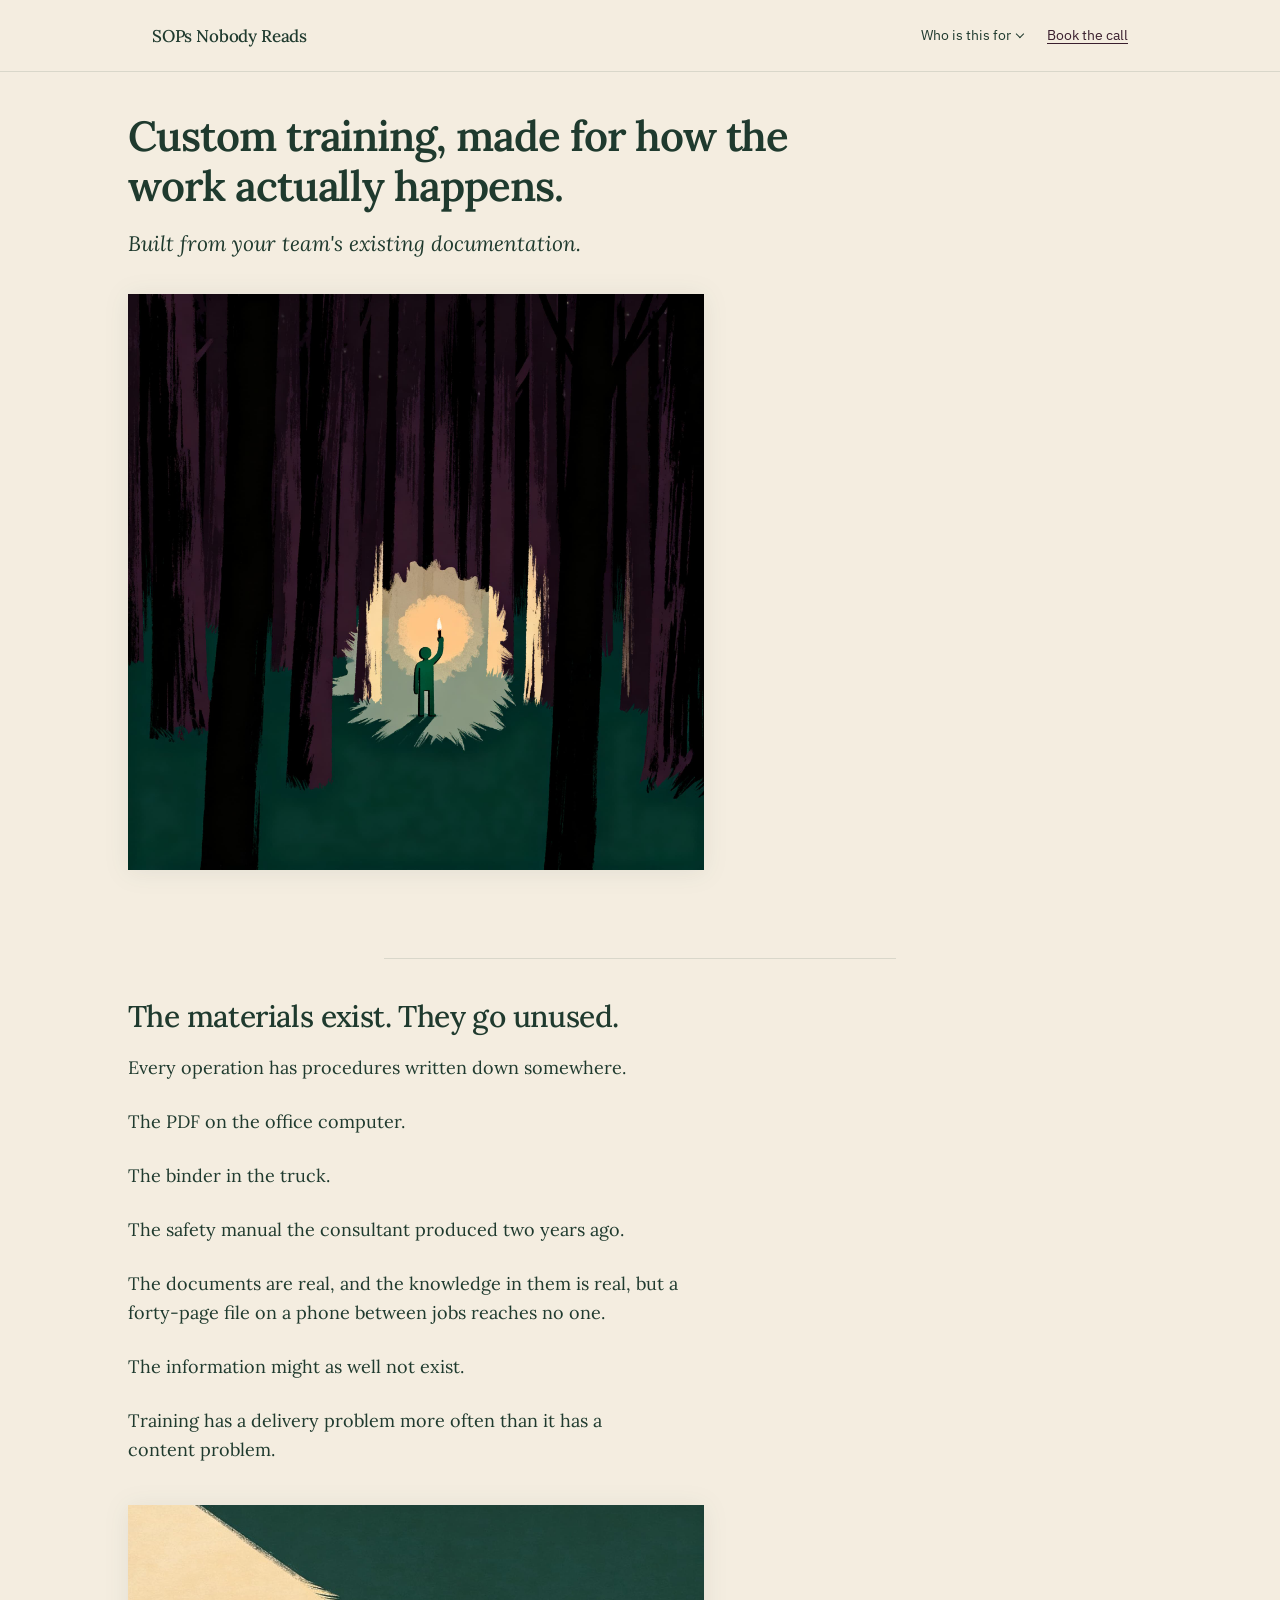
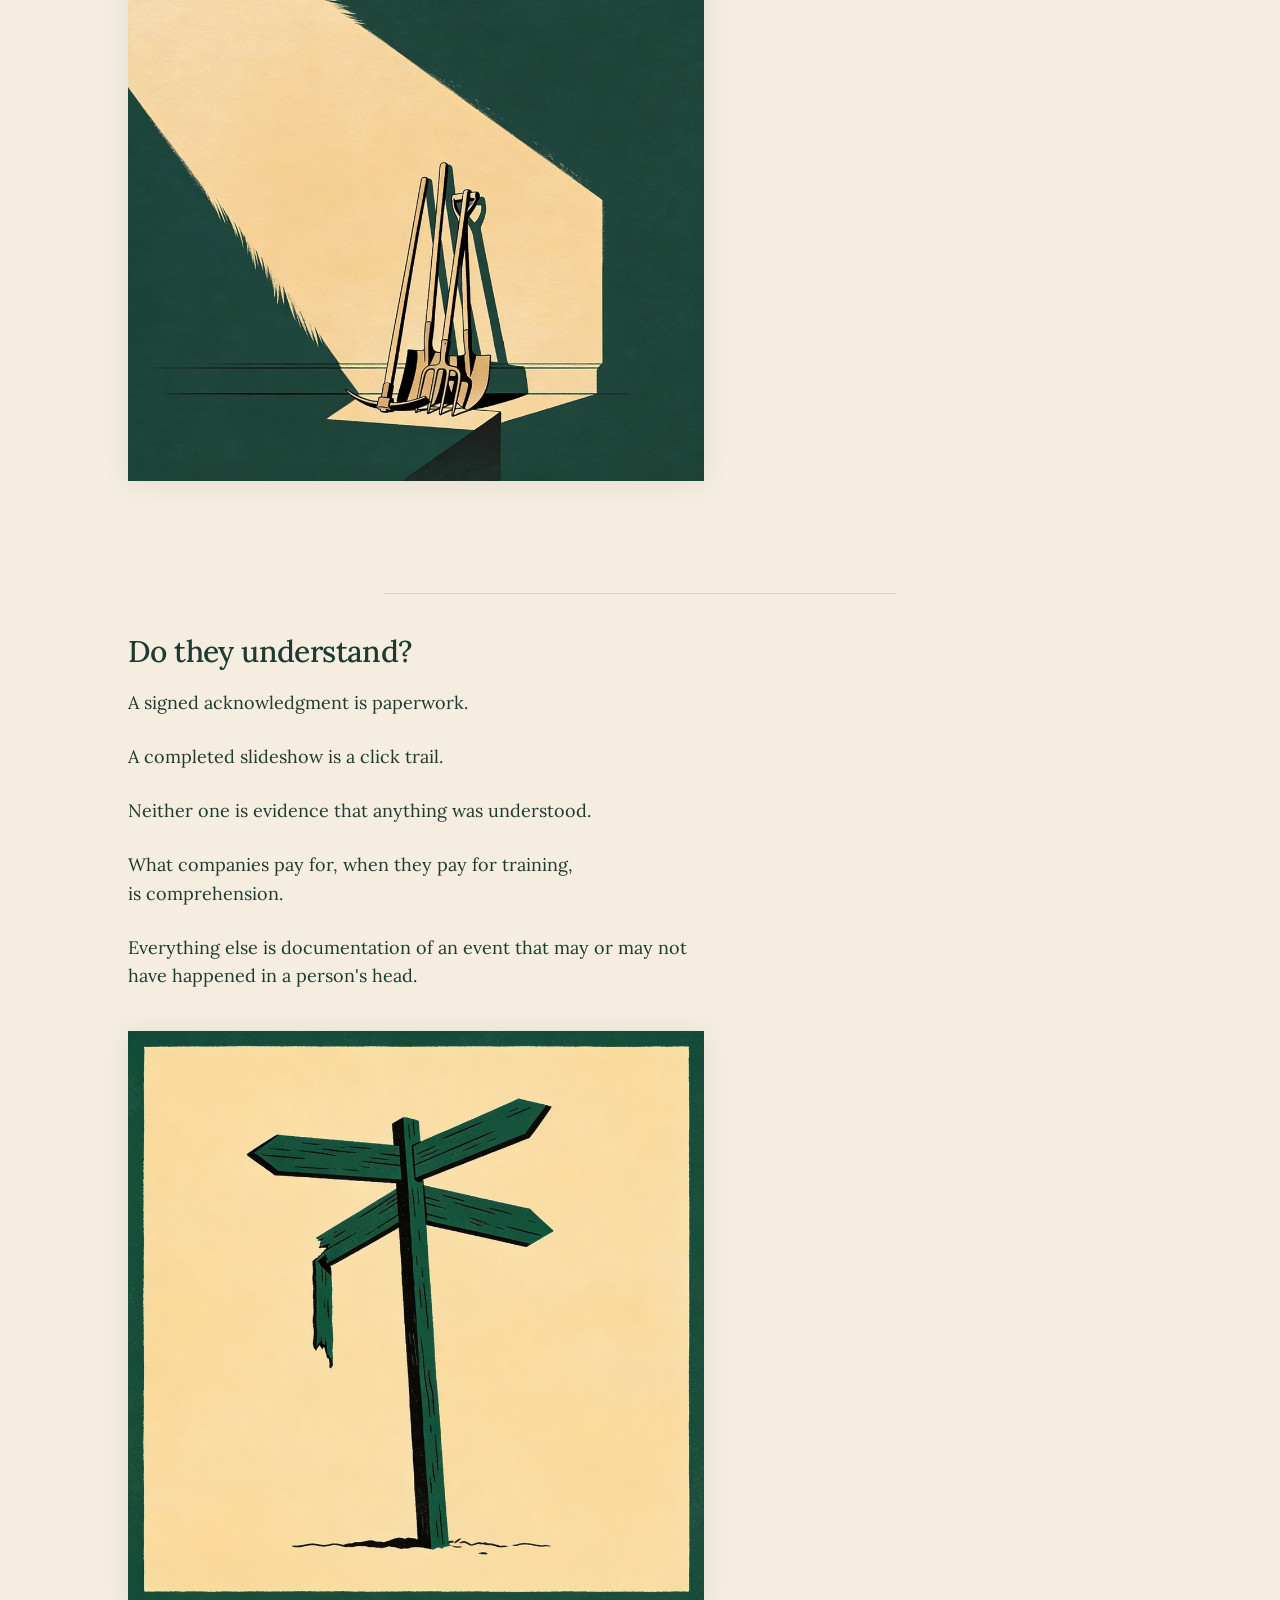
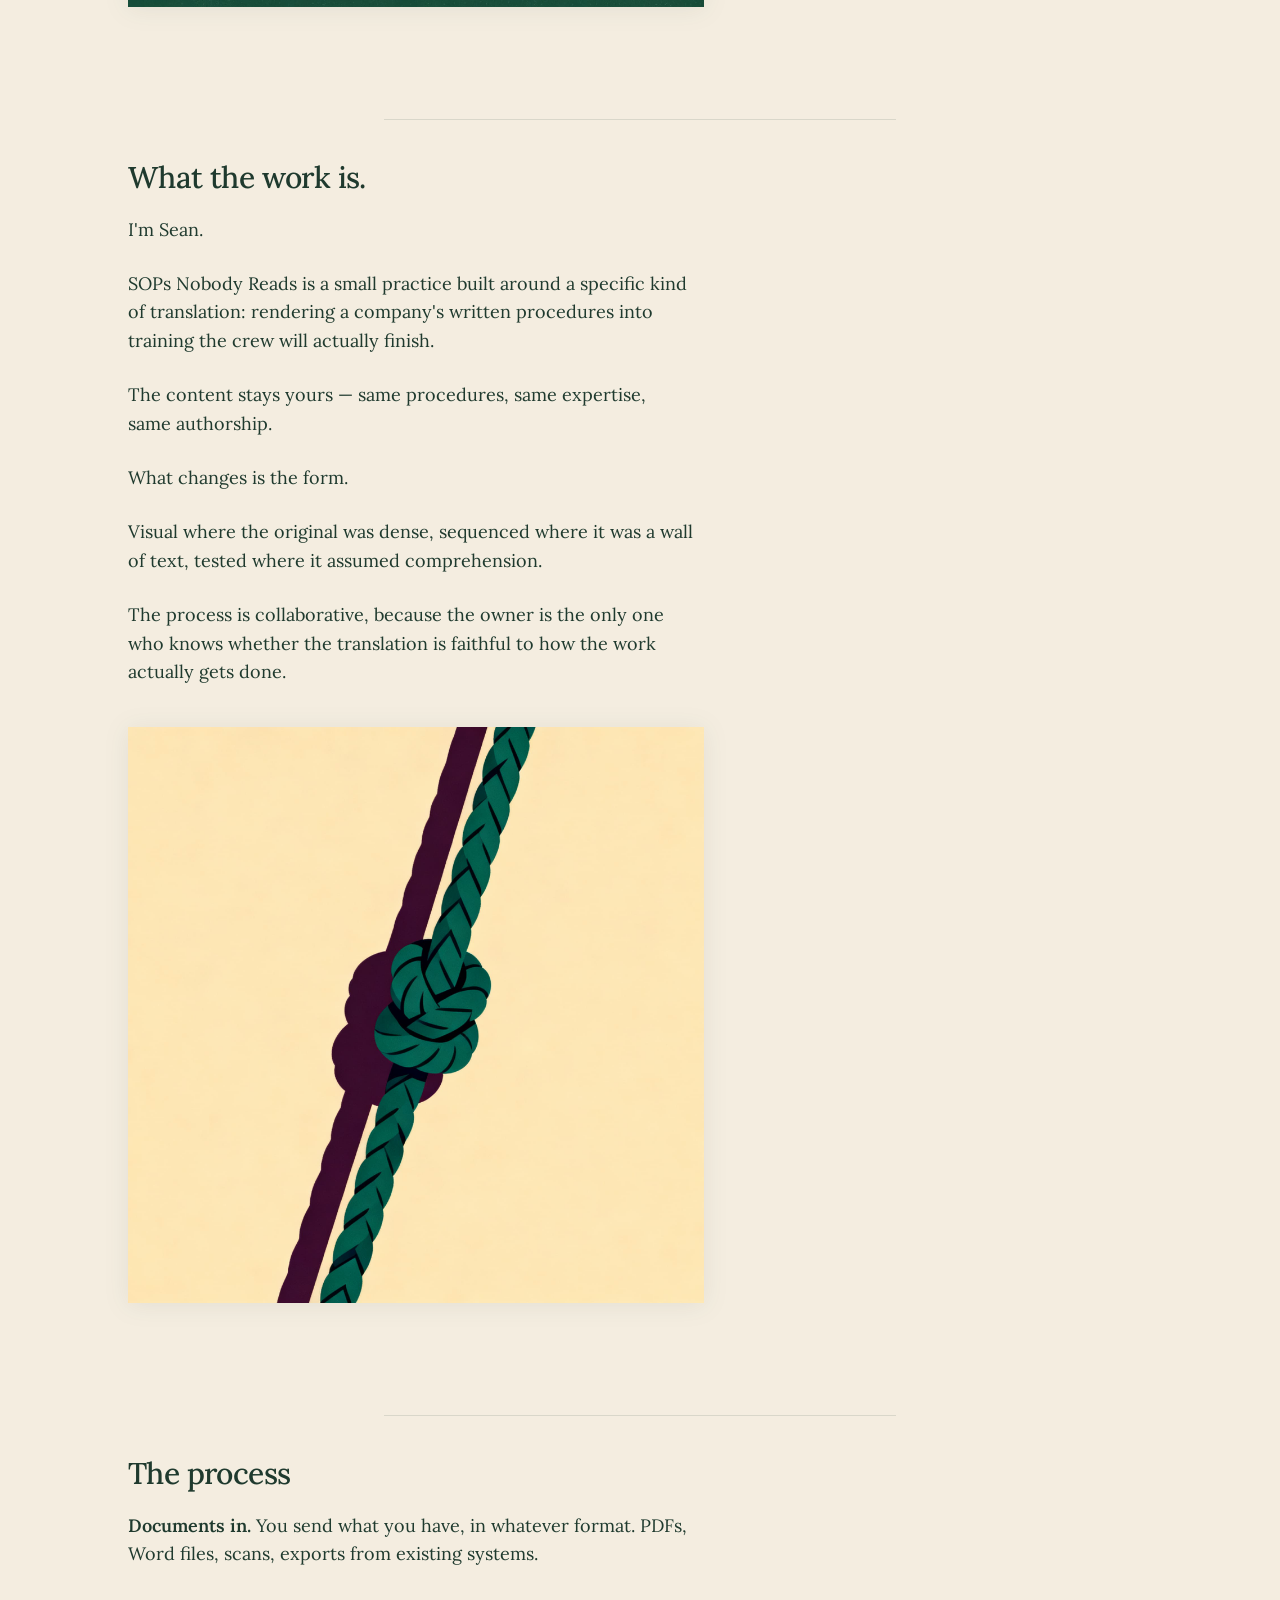
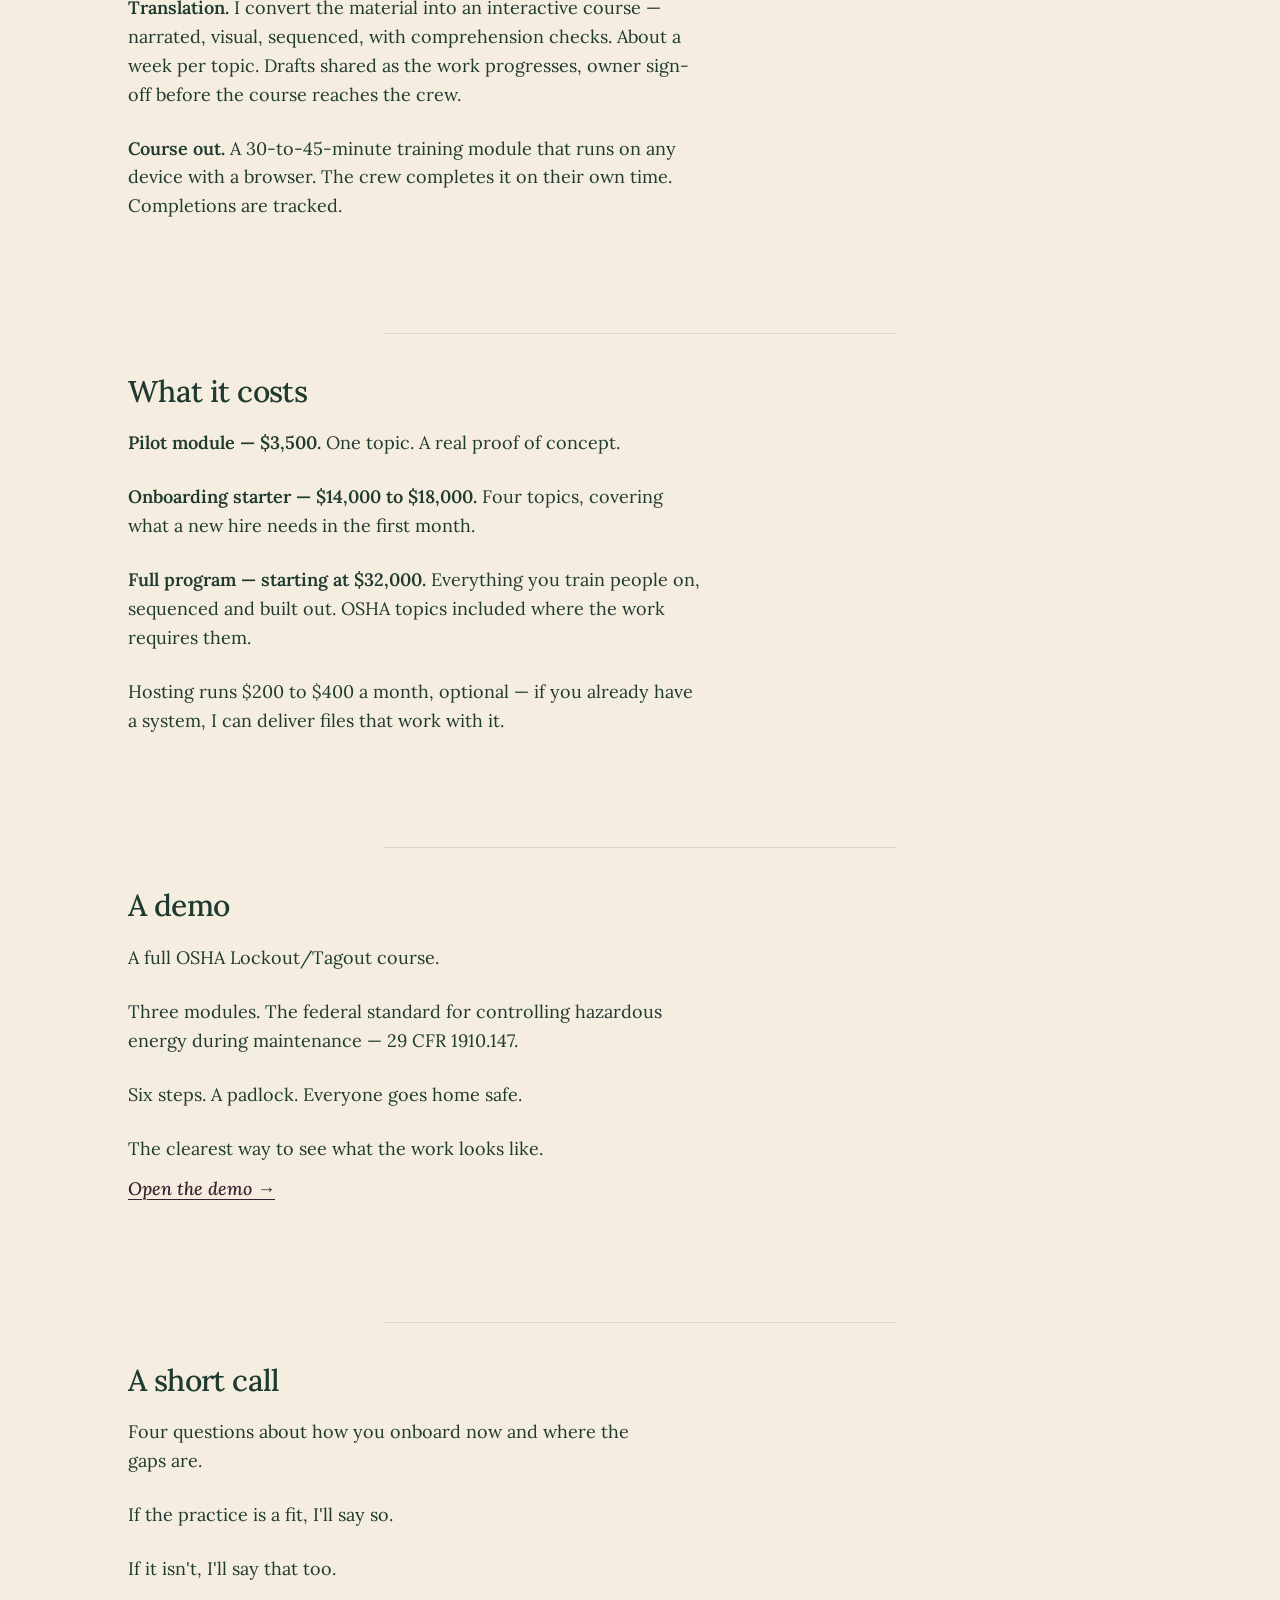
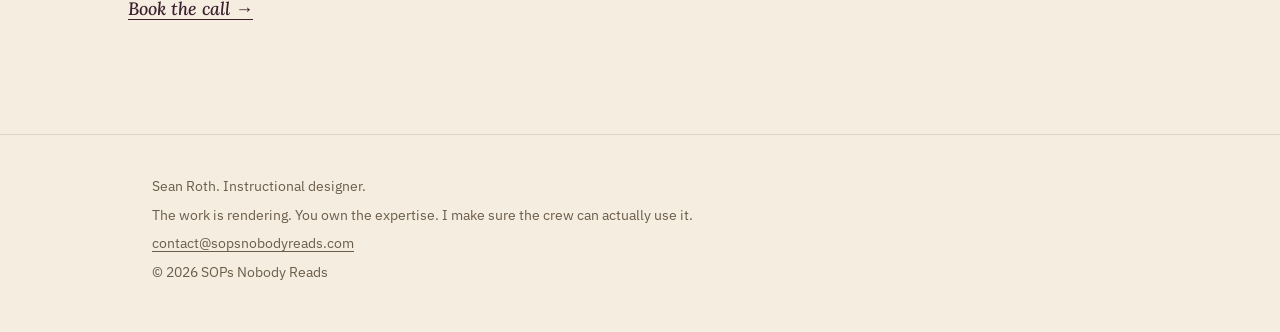
==== commit 0ed41c92: "Switch all image references to compressed (-c) versions Replaces all 13 image src attributes across " ====
--- a/index.html
+++ b/index.html
@@ -35,7 +35,7 @@
   <p class="hero-sub">Built from your team's existing documentation.</p>
 
   <figure class="figure">
-    <img src="/images/home-hero-torch.jpg" alt="A small figure carries a torch through a dark forest." loading="eager">
+    <img src="/images/home-hero-torch-c.jpg" alt="A small figure carries a torch through a dark forest." loading="eager">
   </figure>
 </section>
 
@@ -52,7 +52,7 @@
   </div>
 
   <figure class="figure">
-    <img src="/images/home-2-tools.jpg" alt="A set of old tools collecting dust in a shaft of light from an empty room." loading="lazy">
+    <img src="/images/home-2-tools-c.jpg" alt="A set of old tools collecting dust in a shaft of light from an empty room." loading="lazy">
   </figure>
 </section>
 
@@ -67,7 +67,7 @@
   </div>
 
   <figure class="figure">
-    <img src="/images/home-3-signpost.jpg" alt="A broken signpost in an empty field, arrows pointing in conflicting directions." loading="lazy">
+    <img src="/images/home-3-signpost-c.jpg" alt="A broken signpost in an empty field, arrows pointing in conflicting directions." loading="lazy">
   </figure>
 </section>
 
@@ -83,7 +83,7 @@
   </div>
 
   <figure class="figure">
-    <img src="/images/home-4-knot.jpg" alt="A braided rope tied in a deliberate knot, joining two strands." loading="lazy">
+    <img src="/images/home-4-knot-c.jpg" alt="A braided rope tied in a deliberate knot, joining two strands." loading="lazy">
   </figure>
 </section>
 
